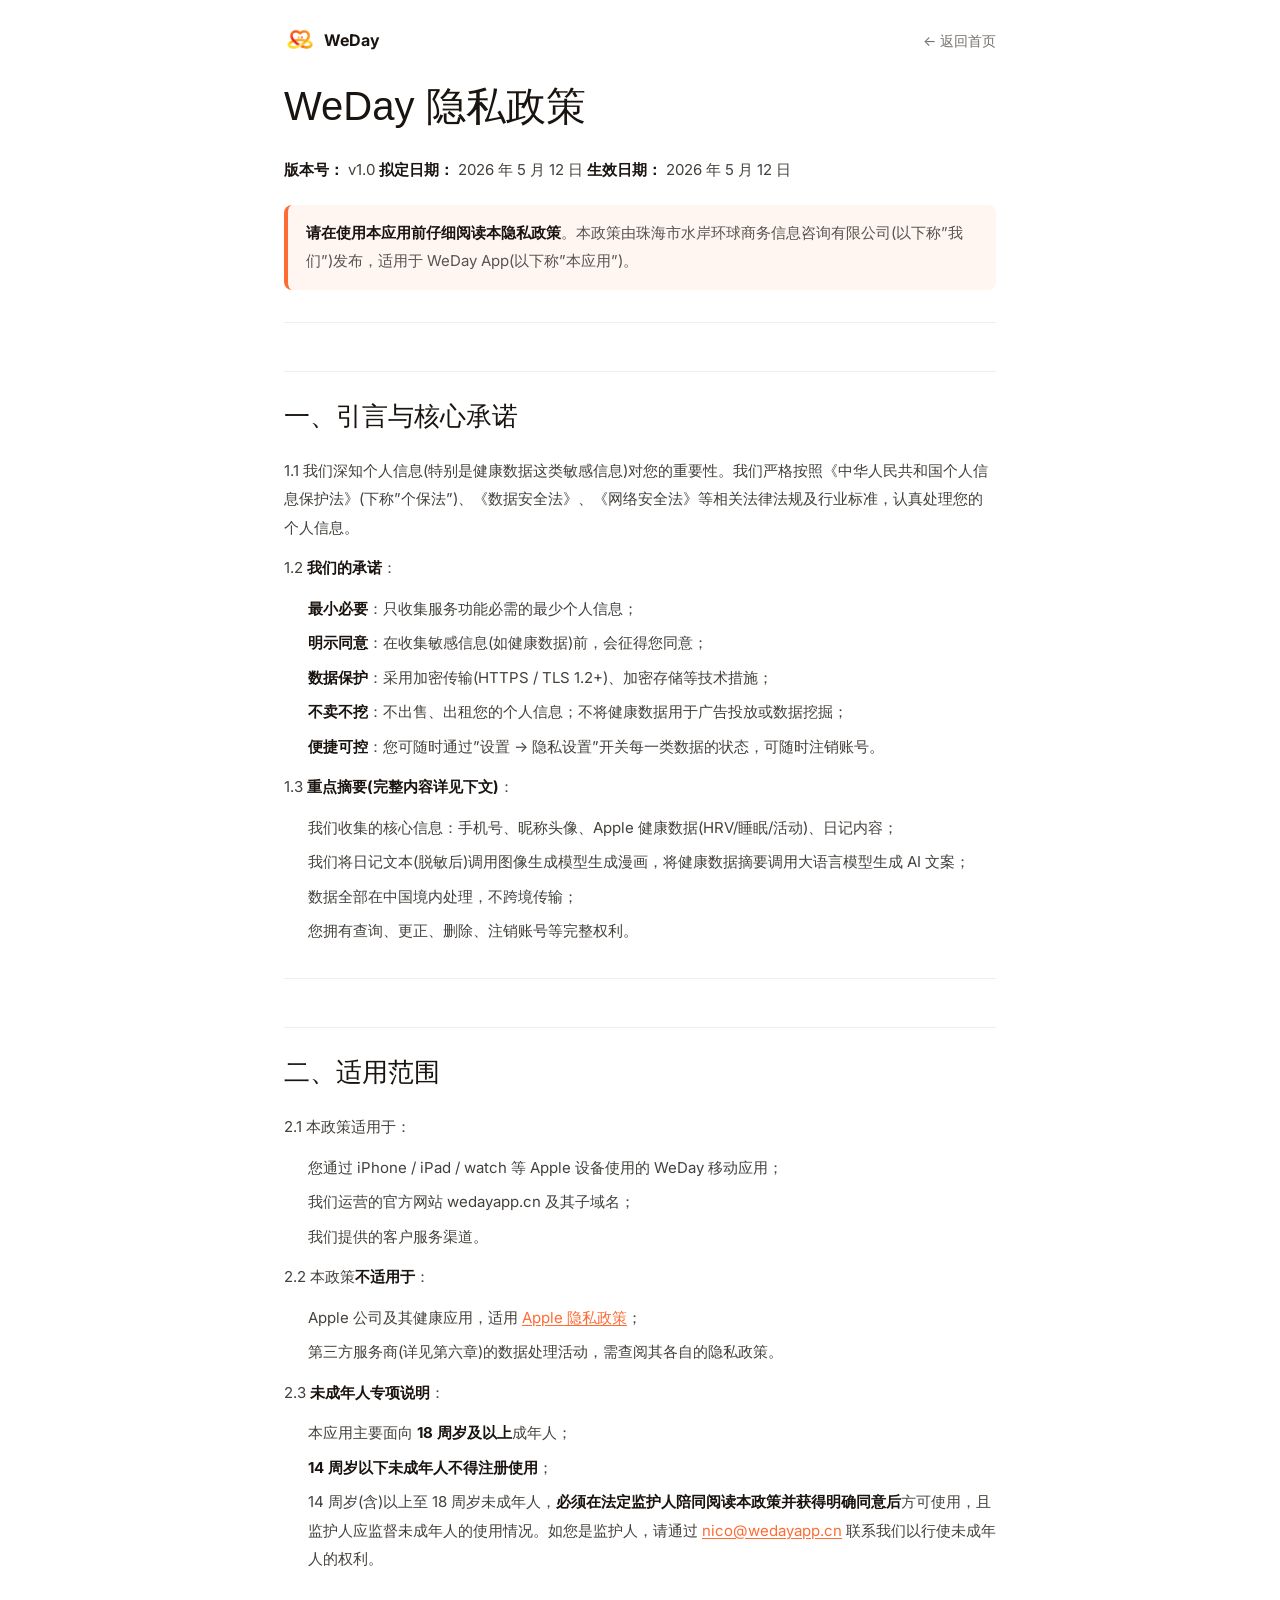
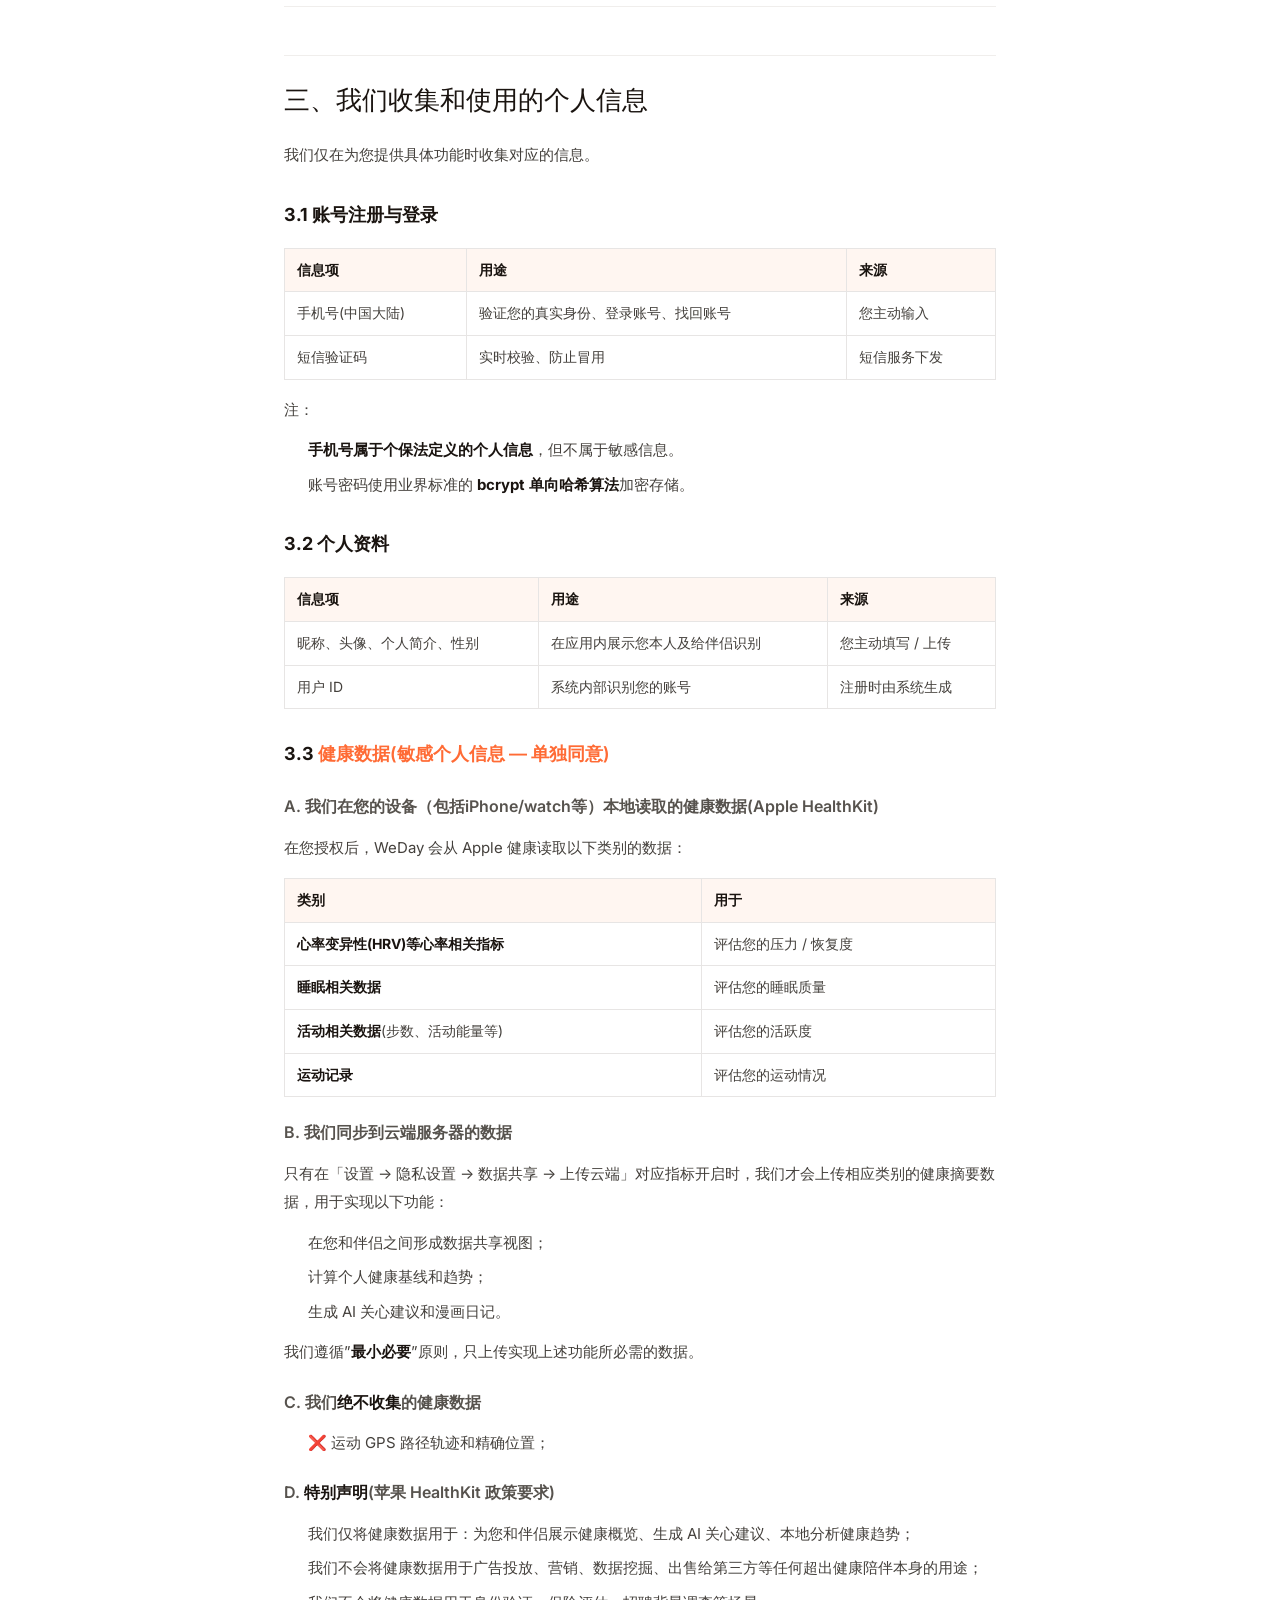
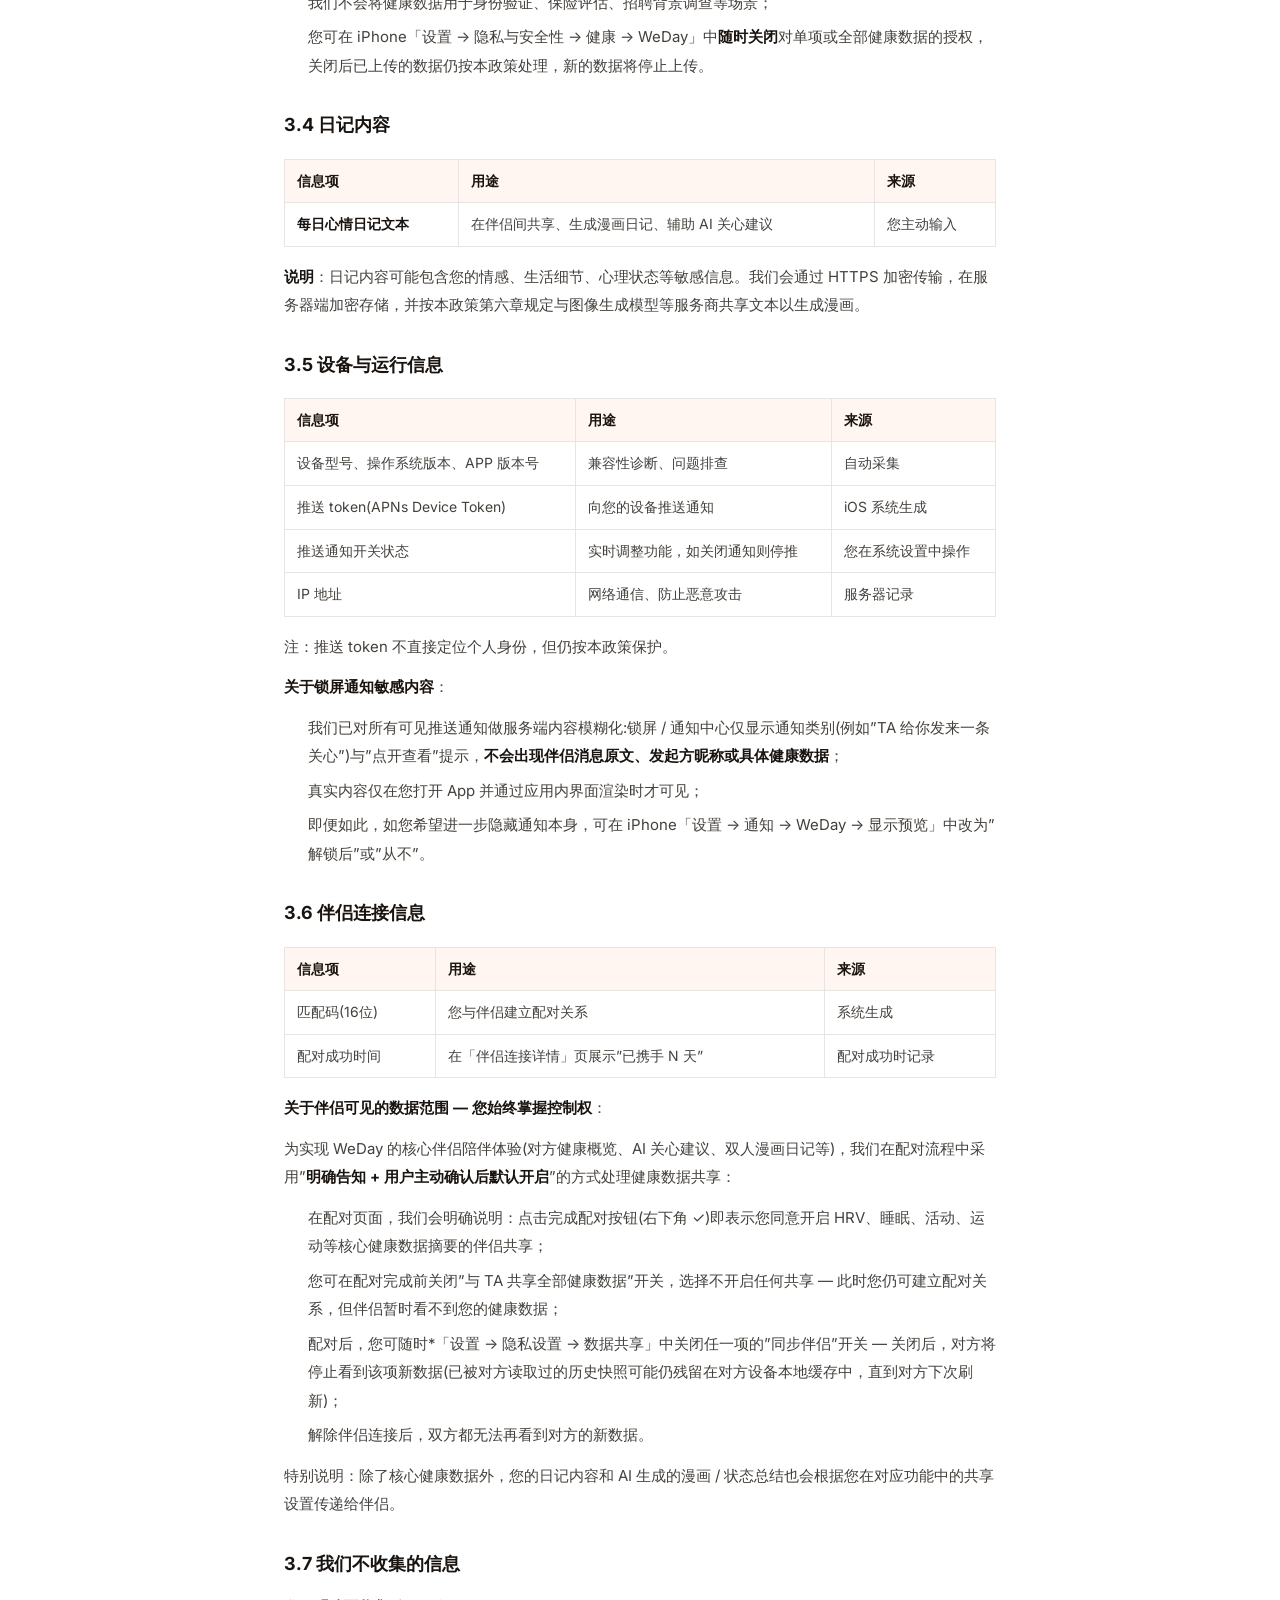
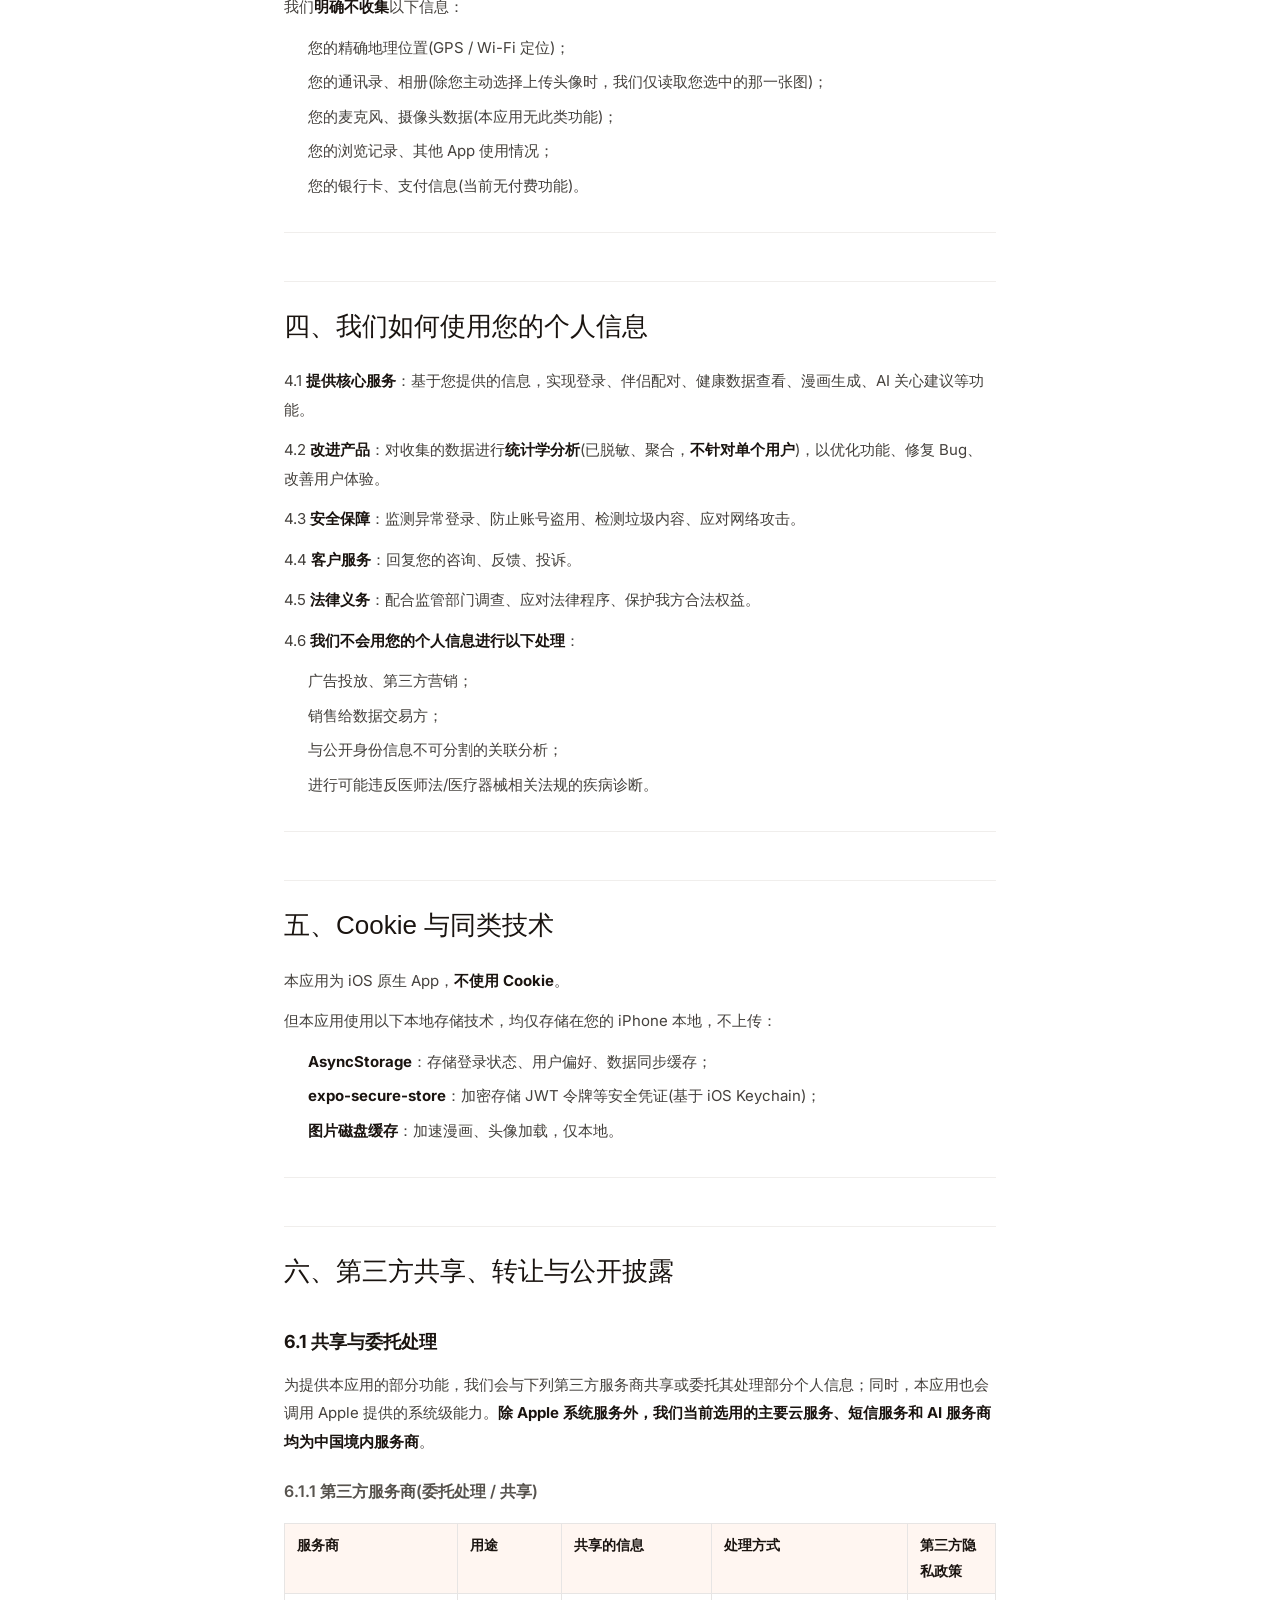
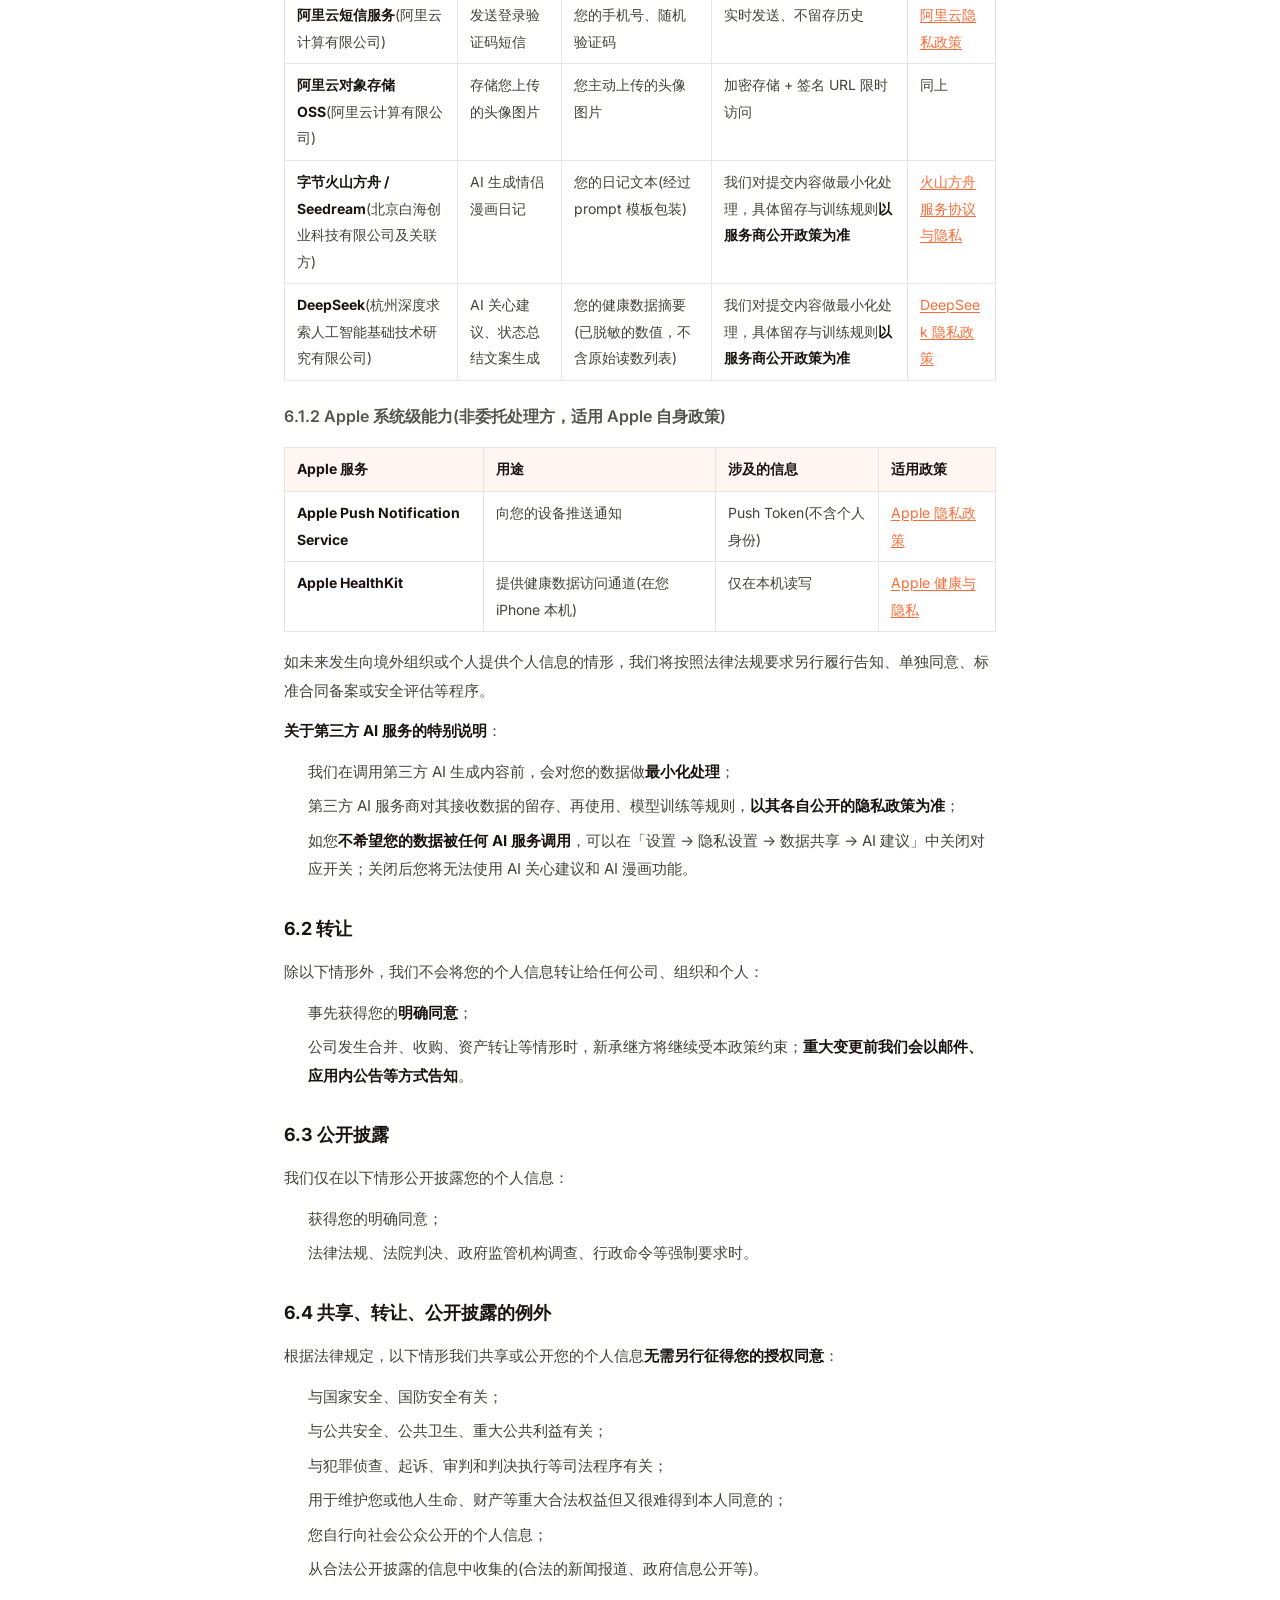
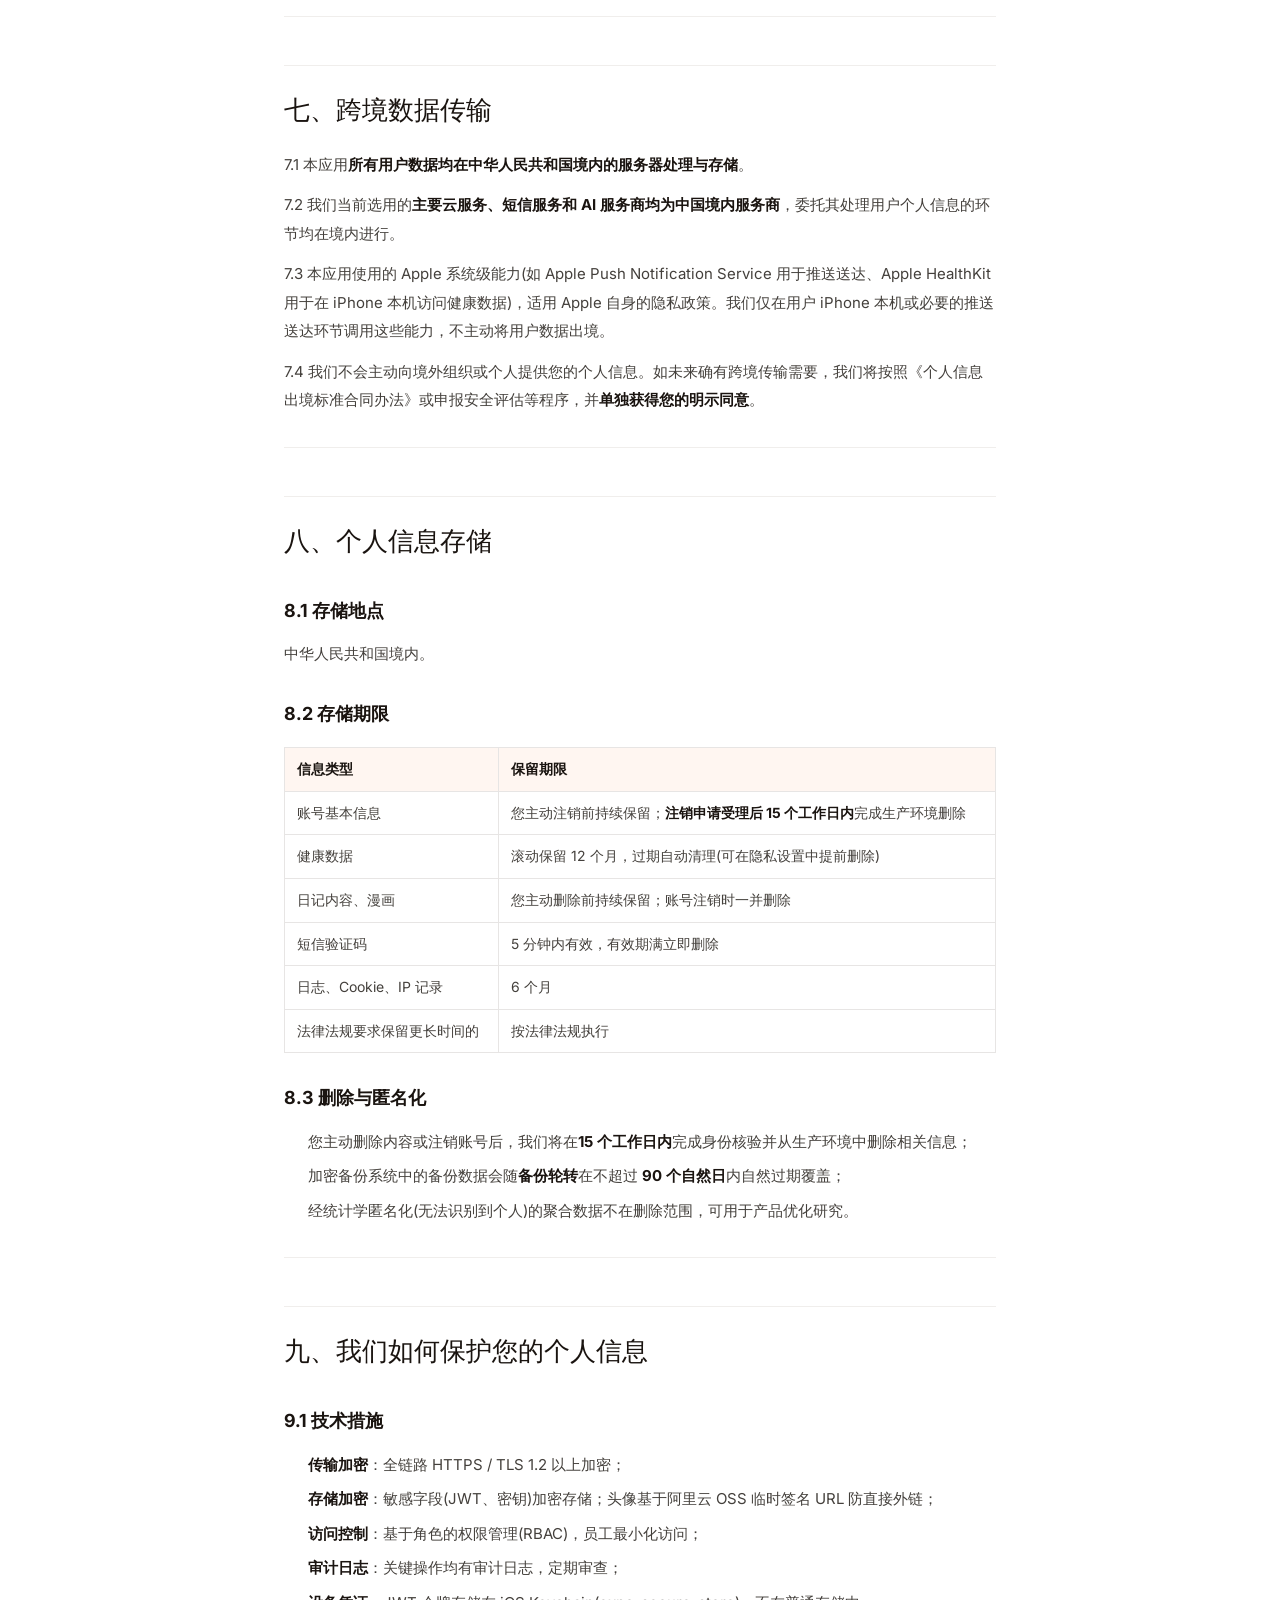
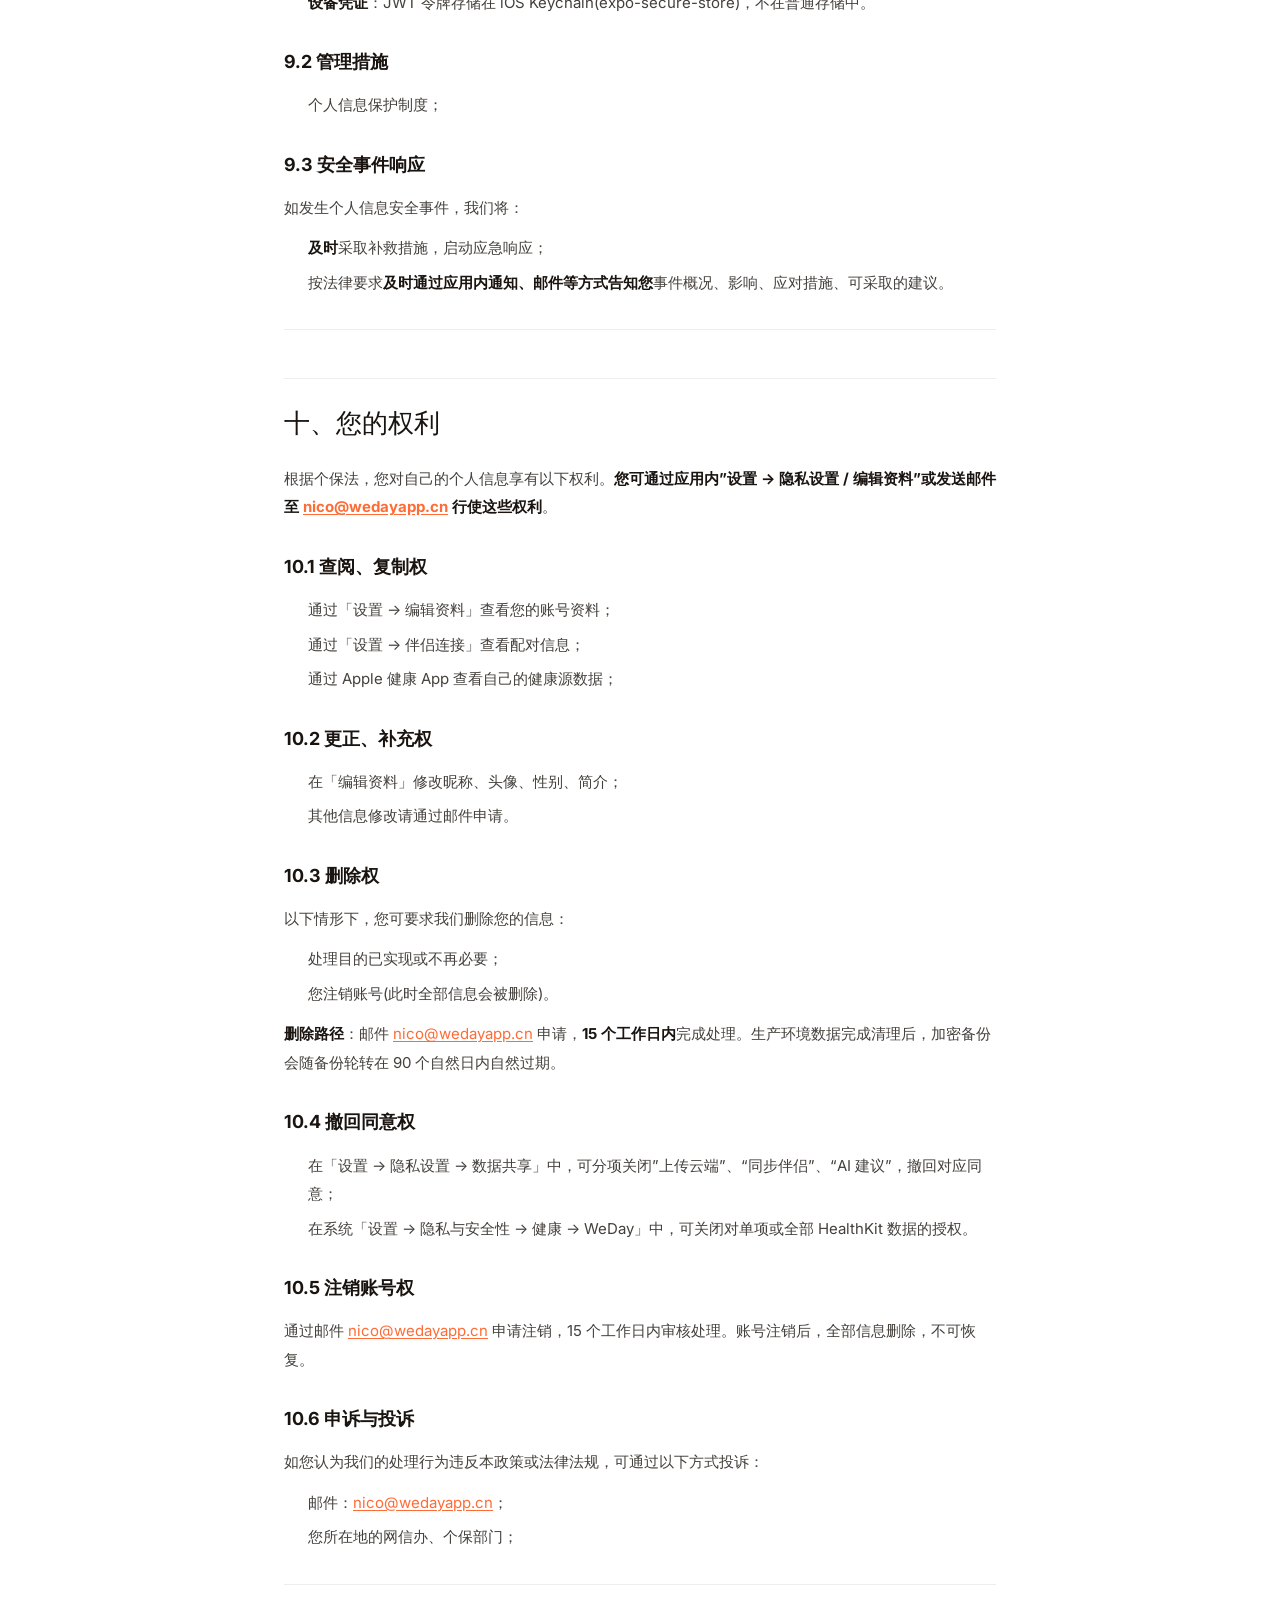
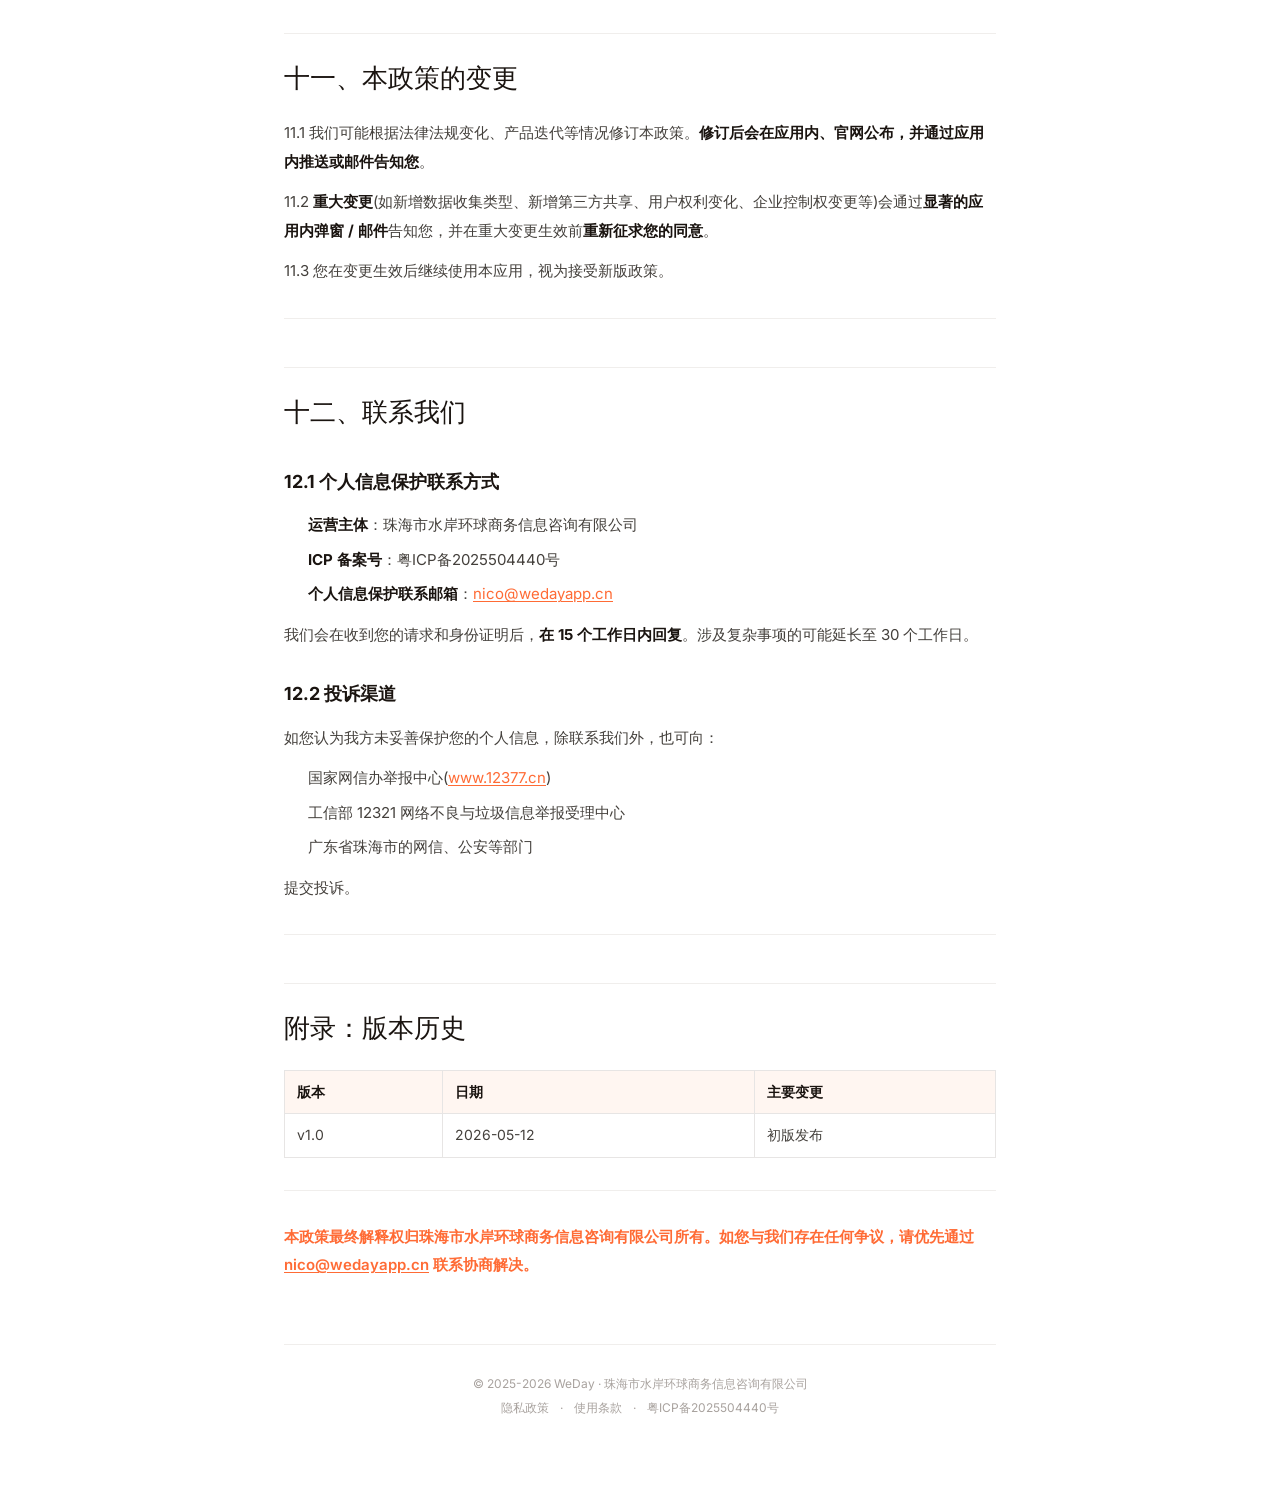
==== privacy/index.html @ d35edfbb "deploy: 用 Astro 新站替换官网 - 首页重做:看见 → 理解 → 靠近 → 记录 + 内测引导 - 新增 /privacy 隐私政策、/terms 用户服务协议(与 App 同源) - " ====
<!DOCTYPE html><html lang="zh-CN"> <head><meta charset="UTF-8"><meta name="viewport" content="width=device-width, initial-scale=1.0"><title>WeDay 隐私政策</title><meta name="description" content="WeDay 隐私政策 — 我们如何收集、使用和保护你的个人信息与健康数据。"><meta property="og:title" content="WeDay 隐私政策"><meta property="og:description" content="WeDay 隐私政策 — 我们如何收集、使用和保护你的个人信息与健康数据。"><meta property="og:type" content="website"><meta property="og:url" content="https://wedayapp.cn"><meta property="og:image" content="https://wedayapp.cn/assets/screens/home-comfort.png"><link rel="icon" type="image/png" href="/assets/wedayicon.png"><link rel="preconnect" href="https://fonts.googleapis.com"><link rel="preconnect" href="https://fonts.gstatic.com" crossorigin><link href="https://fonts.googleapis.com/css2?family=Inter:wght@400;500;600;700;900&family=Caveat:wght@500;700&display=swap" rel="stylesheet"><link rel="stylesheet" href="/_astro/Layout.CeIOv16_.css"><style>.legal-page{max-width:760px;margin:0 auto;padding:0 24px 80px}.legal-nav{display:flex;align-items:center;justify-content:space-between;padding:24px 0 8px}.legal-home{display:inline-flex;align-items:center;gap:8px;font-weight:700;color:var(--color-ink);text-decoration:none}.legal-home img{width:32px;height:32px;border-radius:8px;background:#fff;padding:2px}.legal-back{font-size:14px;color:#78716c;text-decoration:none;transition:color .2s}.legal-back:hover{color:var(--color-brand)}.legal-content{color:#44403c;font-size:15px;line-height:1.9;word-break:break-word}.legal-content h1{font-family:var(--font-display);font-size:clamp(28px,5vw,40px);line-height:1.3;color:var(--color-ink);margin:16px 0 24px}.legal-content h2{font-family:var(--font-display);font-size:clamp(20px,3.5vw,26px);color:var(--color-ink);margin:48px 0 16px;padding-top:20px;border-top:1px solid #f0eeec}.legal-content h3{font-size:18px;font-weight:700;color:var(--color-ink);margin:28px 0 12px}.legal-content h4{font-size:16px;font-weight:600;color:#57534e;margin:20px 0 10px}.legal-content p{margin:12px 0}.legal-content strong{color:var(--color-ink);font-weight:700}.legal-content em{color:var(--color-brand);font-style:normal;font-weight:600}.legal-content a{color:var(--color-brand);text-decoration:underline;text-underline-offset:2px}.legal-content ul,.legal-content ol{margin:12px 0;padding-left:24px}.legal-content li{margin:6px 0}.legal-content blockquote{margin:20px 0;padding:14px 18px;background:var(--color-cream);border-left:4px solid var(--color-brand);border-radius:8px;color:#57534e}.legal-content blockquote p{margin:0}.legal-content hr{border:none;border-top:1px solid #f0eeec;margin:32px 0}.legal-content table{width:100%;border-collapse:collapse;margin:16px 0;font-size:14px}.legal-content th,.legal-content td{border:1px solid #e7e5e4;padding:8px 12px;text-align:left;vertical-align:top}.legal-content th{background:var(--color-cream);font-weight:700;color:var(--color-ink)}.legal-content table a{word-break:break-all}.legal-footer{margin-top:64px;padding-top:24px;border-top:1px solid #f0eeec;text-align:center;font-size:12px;color:#a8a29e}.legal-footer p{margin:6px 0}.legal-footer a{color:#a8a29e;text-decoration:none;transition:color .2s}.legal-footer a:hover{color:#57534e}.legal-footer span{margin:0 8px}@media(max-width:640px){.legal-content{font-size:14px}.legal-content th,.legal-content td{padding:6px 8px}}
</style></head> <body>  <div class="legal-page"> <nav class="legal-nav"> <a href="/" class="legal-home"> <img src="/assets/weday-logo.png" alt="WeDay"> <span>WeDay</span> </a> <a href="/" class="legal-back">← 返回首页</a> </nav> <article class="legal-content"> <h1 id="weday-隐私政策">WeDay 隐私政策</h1>
<p><strong>版本号：</strong> v1.0
<strong>拟定日期：</strong> 2026 年 5 月 12 日
<strong>生效日期：</strong> 2026 年 5 月 12 日</p>
<blockquote>
<p><strong>请在使用本应用前仔细阅读本隐私政策</strong>。本政策由珠海市水岸环球商务信息咨询有限公司(以下称”我们”)发布，适用于 WeDay App(以下称”本应用”)。</p>
</blockquote>
<hr>
<h2 id="一引言与核心承诺">一、引言与核心承诺</h2>
<p>1.1 我们深知个人信息(特别是健康数据这类敏感信息)对您的重要性。我们严格按照《中华人民共和国个人信息保护法》(下称”个保法”)、《数据安全法》、《网络安全法》等相关法律法规及行业标准，认真处理您的个人信息。</p>
<p>1.2 <strong>我们的承诺</strong>：</p>
<ul>
<li><strong>最小必要</strong>：只收集服务功能必需的最少个人信息；</li>
<li><strong>明示同意</strong>：在收集敏感信息(如健康数据)前，会征得您同意；</li>
<li><strong>数据保护</strong>：采用加密传输(HTTPS / TLS 1.2+)、加密存储等技术措施；</li>
<li><strong>不卖不挖</strong>：不出售、出租您的个人信息；不将健康数据用于广告投放或数据挖掘；</li>
<li><strong>便捷可控</strong>：您可随时通过”设置 → 隐私设置”开关每一类数据的状态，可随时注销账号。</li>
</ul>
<p>1.3 <strong>重点摘要(完整内容详见下文)</strong>：</p>
<ul>
<li>我们收集的核心信息：手机号、昵称头像、Apple 健康数据(HRV/睡眠/活动)、日记内容；</li>
<li>我们将日记文本(脱敏后)调用图像生成模型生成漫画，将健康数据摘要调用大语言模型生成 AI 文案；</li>
<li>数据全部在中国境内处理，不跨境传输；</li>
<li>您拥有查询、更正、删除、注销账号等完整权利。</li>
</ul>
<hr>
<h2 id="二适用范围">二、适用范围</h2>
<p>2.1 本政策适用于：</p>
<ul>
<li>您通过 iPhone / iPad / watch 等 Apple 设备使用的 WeDay 移动应用；</li>
<li>我们运营的官方网站 wedayapp.cn 及其子域名；</li>
<li>我们提供的客户服务渠道。</li>
</ul>
<p>2.2 本政策<strong>不适用于</strong>：</p>
<ul>
<li>Apple 公司及其健康应用，适用 <a href="https://www.apple.com.cn/legal/privacy/">Apple 隐私政策</a>；</li>
<li>第三方服务商(详见第六章)的数据处理活动，需查阅其各自的隐私政策。</li>
</ul>
<p>2.3 <strong>未成年人专项说明</strong>：</p>
<ul>
<li>本应用主要面向 <strong>18 周岁及以上</strong>成年人；</li>
<li><strong>14 周岁以下未成年人不得注册使用</strong>；</li>
<li>14 周岁(含)以上至 18 周岁未成年人，<strong>必须在法定监护人陪同阅读本政策并获得明确同意后</strong>方可使用，且监护人应监督未成年人的使用情况。如您是监护人，请通过 <a href="mailto:nico@wedayapp.cn">nico@wedayapp.cn</a> 联系我们以行使未成年人的权利。</li>
</ul>
<hr>
<h2 id="三我们收集和使用的个人信息">三、我们收集和使用的个人信息</h2>
<p>我们仅在为您提供具体功能时收集对应的信息。</p>
<h3 id="31-账号注册与登录">3.1 账号注册与登录</h3>




















<table><thead><tr><th>信息项</th><th>用途</th><th>来源</th></tr></thead><tbody><tr><td>手机号(中国大陆)</td><td>验证您的真实身份、登录账号、找回账号</td><td>您主动输入</td></tr><tr><td>短信验证码</td><td>实时校验、防止冒用</td><td>短信服务下发</td></tr></tbody></table>
<p>注：</p>
<ul>
<li><strong>手机号属于个保法定义的个人信息</strong>，但不属于敏感信息。</li>
<li>账号密码使用业界标准的 <strong>bcrypt 单向哈希算法</strong>加密存储。</li>
</ul>
<h3 id="32-个人资料">3.2 个人资料</h3>




















<table><thead><tr><th>信息项</th><th>用途</th><th>来源</th></tr></thead><tbody><tr><td>昵称、头像、个人简介、性别</td><td>在应用内展示您本人及给伴侣识别</td><td>您主动填写 / 上传</td></tr><tr><td>用户 ID</td><td>系统内部识别您的账号</td><td>注册时由系统生成</td></tr></tbody></table>
<h3 id="33-健康数据敏感个人信息--单独同意">3.3 <em>健康数据(敏感个人信息 — 单独同意)</em></h3>
<h4 id="a-我们在您的设备包括iphonewatch等本地读取的健康数据apple-healthkit">A. 我们在您的设备（包括iPhone/watch等）本地读取的健康数据(Apple HealthKit)</h4>
<p>在您授权后，WeDay 会从 Apple 健康读取以下类别的数据：</p>

























<table><thead><tr><th>类别</th><th>用于</th></tr></thead><tbody><tr><td><strong>心率变异性(HRV)等心率相关指标</strong></td><td>评估您的压力 / 恢复度</td></tr><tr><td><strong>睡眠相关数据</strong></td><td>评估您的睡眠质量</td></tr><tr><td><strong>活动相关数据</strong>(步数、活动能量等)</td><td>评估您的活跃度</td></tr><tr><td><strong>运动记录</strong></td><td>评估您的运动情况</td></tr></tbody></table>
<h4 id="b-我们同步到云端服务器的数据">B. 我们同步到云端服务器的数据</h4>
<p>只有在「设置 → 隐私设置 → 数据共享 → 上传云端」对应指标开启时，我们才会上传相应类别的健康摘要数据，用于实现以下功能：</p>
<ul>
<li>在您和伴侣之间形成数据共享视图；</li>
<li>计算个人健康基线和趋势；</li>
<li>生成 AI 关心建议和漫画日记。</li>
</ul>
<p>我们遵循”<strong>最小必要</strong>”原则，只上传实现上述功能所必需的数据。</p>
<h4 id="c-我们绝不收集的健康数据">C. 我们<strong>绝不收集</strong>的健康数据</h4>
<ul>
<li>❌ 运动 GPS 路径轨迹和精确位置；</li>
</ul>
<h4 id="d-特别声明苹果-healthkit-政策要求">D. <strong>特别声明</strong>(苹果 HealthKit 政策要求)</h4>
<ul>
<li>我们仅将健康数据用于：为您和伴侣展示健康概览、生成 AI 关心建议、本地分析健康趋势；</li>
<li>我们不会将健康数据用于广告投放、营销、数据挖掘、出售给第三方等任何超出健康陪伴本身的用途；</li>
<li>我们不会将健康数据用于身份验证、保险评估、招聘背景调查等场景；</li>
<li>您可在 iPhone「设置 → 隐私与安全性 → 健康 → WeDay」中<strong>随时关闭</strong>对单项或全部健康数据的授权，关闭后已上传的数据仍按本政策处理，新的数据将停止上传。</li>
</ul>
<h3 id="34-日记内容">3.4 日记内容</h3>















<table><thead><tr><th>信息项</th><th>用途</th><th>来源</th></tr></thead><tbody><tr><td><strong>每日心情日记文本</strong></td><td>在伴侣间共享、生成漫画日记、辅助 AI 关心建议</td><td>您主动输入</td></tr></tbody></table>
<p><strong>说明</strong>：日记内容可能包含您的情感、生活细节、心理状态等敏感信息。我们会通过 HTTPS 加密传输，在服务器端加密存储，并按本政策第六章规定与图像生成模型等服务商共享文本以生成漫画。</p>
<h3 id="35-设备与运行信息">3.5 设备与运行信息</h3>






























<table><thead><tr><th>信息项</th><th>用途</th><th>来源</th></tr></thead><tbody><tr><td>设备型号、操作系统版本、APP 版本号</td><td>兼容性诊断、问题排查</td><td>自动采集</td></tr><tr><td>推送 token(APNs Device Token)</td><td>向您的设备推送通知</td><td>iOS 系统生成</td></tr><tr><td>推送通知开关状态</td><td>实时调整功能，如关闭通知则停推</td><td>您在系统设置中操作</td></tr><tr><td>IP 地址</td><td>网络通信、防止恶意攻击</td><td>服务器记录</td></tr></tbody></table>
<p>注：推送 token 不直接定位个人身份，但仍按本政策保护。</p>
<p><strong>关于锁屏通知敏感内容</strong>：</p>
<ul>
<li>我们已对所有可见推送通知做服务端内容模糊化:锁屏 / 通知中心仅显示通知类别(例如”TA 给你发来一条关心”)与”点开查看”提示，<strong>不会出现伴侣消息原文、发起方昵称或具体健康数据</strong>；</li>
<li>真实内容仅在您打开 App 并通过应用内界面渲染时才可见；</li>
<li>即便如此，如您希望进一步隐藏通知本身，可在 iPhone「设置 → 通知 → WeDay → 显示预览」中改为”解锁后”或”从不”。</li>
</ul>
<h3 id="36-伴侣连接信息">3.6 伴侣连接信息</h3>




















<table><thead><tr><th>信息项</th><th>用途</th><th>来源</th></tr></thead><tbody><tr><td>匹配码(16位)</td><td>您与伴侣建立配对关系</td><td>系统生成</td></tr><tr><td>配对成功时间</td><td>在「伴侣连接详情」页展示”已携手 N 天”</td><td>配对成功时记录</td></tr></tbody></table>
<p><strong>关于伴侣可见的数据范围 — 您始终掌握控制权</strong>：</p>
<p>为实现 WeDay 的核心伴侣陪伴体验(对方健康概览、AI 关心建议、双人漫画日记等)，我们在配对流程中采用”<strong>明确告知 + 用户主动确认后默认开启</strong>”的方式处理健康数据共享：</p>
<ul>
<li>在配对页面，我们会明确说明：点击完成配对按钮(右下角 ✓)即表示您同意开启 HRV、睡眠、活动、运动等核心健康数据摘要的伴侣共享；</li>
<li>您可在配对完成前关闭”与 TA 共享全部健康数据”开关，选择不开启任何共享 — 此时您仍可建立配对关系，但伴侣暂时看不到您的健康数据；</li>
<li>配对后，您可随时*「设置 → 隐私设置 → 数据共享」中关闭任一项的”同步伴侣”开关 — 关闭后，对方将停止看到该项新数据(已被对方读取过的历史快照可能仍残留在对方设备本地缓存中，直到对方下次刷新)；</li>
<li>解除伴侣连接后，双方都无法再看到对方的新数据。</li>
</ul>
<p>特别说明：除了核心健康数据外，您的日记内容和 AI 生成的漫画 / 状态总结也会根据您在对应功能中的共享设置传递给伴侣。</p>
<h3 id="37-我们不收集的信息">3.7 我们<strong>不收集</strong>的信息</h3>
<p>我们<strong>明确不收集</strong>以下信息：</p>
<ul>
<li>您的精确地理位置(GPS / Wi-Fi 定位)；</li>
<li>您的通讯录、相册(除您主动选择上传头像时，我们仅读取您选中的那一张图)；</li>
<li>您的麦克风、摄像头数据(本应用无此类功能)；</li>
<li>您的浏览记录、其他 App 使用情况；</li>
<li>您的银行卡、支付信息(当前无付费功能)。</li>
</ul>
<hr>
<h2 id="四我们如何使用您的个人信息">四、我们如何使用您的个人信息</h2>
<p>4.1 <strong>提供核心服务</strong>：基于您提供的信息，实现登录、伴侣配对、健康数据查看、漫画生成、AI 关心建议等功能。</p>
<p>4.2 <strong>改进产品</strong>：对收集的数据进行<strong>统计学分析</strong>(已脱敏、聚合，<strong>不针对单个用户</strong>)，以优化功能、修复 Bug、改善用户体验。</p>
<p>4.3 <strong>安全保障</strong>：监测异常登录、防止账号盗用、检测垃圾内容、应对网络攻击。</p>
<p>4.4 <strong>客户服务</strong>：回复您的咨询、反馈、投诉。</p>
<p>4.5 <strong>法律义务</strong>：配合监管部门调查、应对法律程序、保护我方合法权益。</p>
<p>4.6 <strong>我们不会用您的个人信息进行以下处理</strong>：</p>
<ul>
<li>广告投放、第三方营销；</li>
<li>销售给数据交易方；</li>
<li>与公开身份信息不可分割的关联分析；</li>
<li>进行可能违反医师法/医疗器械相关法规的疾病诊断。</li>
</ul>
<hr>
<h2 id="五cookie-与同类技术">五、Cookie 与同类技术</h2>
<p>本应用为 iOS 原生 App，<strong>不使用 Cookie</strong>。</p>
<p>但本应用使用以下本地存储技术，均仅存储在您的 iPhone 本地，不上传：</p>
<ul>
<li><strong>AsyncStorage</strong>：存储登录状态、用户偏好、数据同步缓存；</li>
<li><strong>expo-secure-store</strong>：加密存储 JWT 令牌等安全凭证(基于 iOS Keychain)；</li>
<li><strong>图片磁盘缓存</strong>：加速漫画、头像加载，仅本地。</li>
</ul>
<hr>
<h2 id="六第三方共享转让与公开披露">六、第三方共享、转让与公开披露</h2>
<h3 id="61-共享与委托处理">6.1 共享与委托处理</h3>
<p>为提供本应用的部分功能，我们会与下列第三方服务商共享或委托其处理部分个人信息；同时，本应用也会调用 Apple 提供的系统级能力。<strong>除 Apple 系统服务外，我们当前选用的主要云服务、短信服务和 AI 服务商均为中国境内服务商</strong>。</p>
<h4 id="611-第三方服务商委托处理--共享">6.1.1 第三方服务商(委托处理 / 共享)</h4>








































<table><thead><tr><th>服务商</th><th>用途</th><th>共享的信息</th><th>处理方式</th><th>第三方隐私政策</th></tr></thead><tbody><tr><td><strong>阿里云短信服务</strong>(阿里云计算有限公司)</td><td>发送登录验证码短信</td><td>您的手机号、随机验证码</td><td>实时发送、不留存历史</td><td><a href="https://terms.aliyun.com/legal-agreement/terms/suit_bu1_ali_cloud/suit_bu1_ali_cloud202112071754_83380.html">阿里云隐私政策</a></td></tr><tr><td><strong>阿里云对象存储 OSS</strong>(阿里云计算有限公司)</td><td>存储您上传的头像图片</td><td>您主动上传的头像图片</td><td>加密存储 + 签名 URL 限时访问</td><td>同上</td></tr><tr><td><strong>字节火山方舟 / Seedream</strong>(北京白海创业科技有限公司及关联方)</td><td>AI 生成情侣漫画日记</td><td>您的日记文本(经过 prompt 模板包装)</td><td>我们对提交内容做最小化处理，具体留存与训练规则<strong>以服务商公开政策为准</strong></td><td><a href="https://www.volcengine.com/docs/82379/1099475">火山方舟服务协议与隐私</a></td></tr><tr><td><strong>DeepSeek</strong>(杭州深度求索人工智能基础技术研究有限公司)</td><td>AI 关心建议、状态总结文案生成</td><td>您的健康数据摘要(已脱敏的数值，不含原始读数列表)</td><td>我们对提交内容做最小化处理，具体留存与训练规则<strong>以服务商公开政策为准</strong></td><td><a href="https://chat.deepseek.com/downloads/DeepSeek%20Privacy%20Policy.html">DeepSeek 隐私政策</a></td></tr></tbody></table>
<h4 id="612-apple-系统级能力非委托处理方适用-apple-自身政策">6.1.2 Apple 系统级能力(非委托处理方，适用 Apple 自身政策)</h4>























<table><thead><tr><th>Apple 服务</th><th>用途</th><th>涉及的信息</th><th>适用政策</th></tr></thead><tbody><tr><td><strong>Apple Push Notification Service</strong></td><td>向您的设备推送通知</td><td>Push Token(不含个人身份)</td><td><a href="https://www.apple.com.cn/legal/privacy/">Apple 隐私政策</a></td></tr><tr><td><strong>Apple HealthKit</strong></td><td>提供健康数据访问通道(在您 iPhone 本机)</td><td>仅在本机读写</td><td><a href="https://www.apple.com.cn/legal/privacy/data/zh-cn/health-app/">Apple 健康与隐私</a></td></tr></tbody></table>
<p>如未来发生向境外组织或个人提供个人信息的情形，我们将按照法律法规要求另行履行告知、单独同意、标准合同备案或安全评估等程序。</p>
<p><strong>关于第三方 AI 服务的特别说明</strong>：</p>
<ul>
<li>我们在调用第三方 AI 生成内容前，会对您的数据做<strong>最小化处理</strong>；</li>
<li>第三方 AI 服务商对其接收数据的留存、再使用、模型训练等规则，<strong>以其各自公开的隐私政策为准</strong>；</li>
<li>如您<strong>不希望您的数据被任何 AI 服务调用</strong>，可以在「设置 → 隐私设置 → 数据共享 → AI 建议」中关闭对应开关；关闭后您将无法使用 AI 关心建议和 AI 漫画功能。</li>
</ul>
<h3 id="62-转让">6.2 转让</h3>
<p>除以下情形外，我们不会将您的个人信息转让给任何公司、组织和个人：</p>
<ul>
<li>事先获得您的<strong>明确同意</strong>；</li>
<li>公司发生合并、收购、资产转让等情形时，新承继方将继续受本政策约束；<strong>重大变更前我们会以邮件、应用内公告等方式告知</strong>。</li>
</ul>
<h3 id="63-公开披露">6.3 公开披露</h3>
<p>我们仅在以下情形公开披露您的个人信息：</p>
<ul>
<li>获得您的明确同意；</li>
<li>法律法规、法院判决、政府监管机构调查、行政命令等强制要求时。</li>
</ul>
<h3 id="64-共享转让公开披露的例外">6.4 共享、转让、公开披露的例外</h3>
<p>根据法律规定，以下情形我们共享或公开您的个人信息<strong>无需另行征得您的授权同意</strong>：</p>
<ul>
<li>与国家安全、国防安全有关；</li>
<li>与公共安全、公共卫生、重大公共利益有关；</li>
<li>与犯罪侦查、起诉、审判和判决执行等司法程序有关；</li>
<li>用于维护您或他人生命、财产等重大合法权益但又很难得到本人同意的；</li>
<li>您自行向社会公众公开的个人信息；</li>
<li>从合法公开披露的信息中收集的(合法的新闻报道、政府信息公开等)。</li>
</ul>
<hr>
<h2 id="七跨境数据传输">七、跨境数据传输</h2>
<p>7.1 本应用<strong>所有用户数据均在中华人民共和国境内的服务器处理与存储</strong>。</p>
<p>7.2 我们当前选用的<strong>主要云服务、短信服务和 AI 服务商均为中国境内服务商</strong>，委托其处理用户个人信息的环节均在境内进行。</p>
<p>7.3 本应用使用的 Apple 系统级能力(如 Apple Push Notification Service 用于推送送达、Apple HealthKit 用于在 iPhone 本机访问健康数据)，适用 Apple 自身的隐私政策。我们仅在用户 iPhone 本机或必要的推送送达环节调用这些能力，不主动将用户数据出境。</p>
<p>7.4 我们不会主动向境外组织或个人提供您的个人信息。如未来确有跨境传输需要，我们将按照《个人信息出境标准合同办法》或申报安全评估等程序，并<strong>单独获得您的明示同意</strong>。</p>
<hr>
<h2 id="八个人信息存储">八、个人信息存储</h2>
<h3 id="81-存储地点">8.1 存储地点</h3>
<p>中华人民共和国境内。</p>
<h3 id="82-存储期限">8.2 存储期限</h3>

































<table><thead><tr><th>信息类型</th><th>保留期限</th></tr></thead><tbody><tr><td>账号基本信息</td><td>您主动注销前持续保留；<strong>注销申请受理后 15 个工作日内</strong>完成生产环境删除</td></tr><tr><td>健康数据</td><td>滚动保留 12 个月，过期自动清理(可在隐私设置中提前删除)</td></tr><tr><td>日记内容、漫画</td><td>您主动删除前持续保留；账号注销时一并删除</td></tr><tr><td>短信验证码</td><td>5 分钟内有效，有效期满立即删除</td></tr><tr><td>日志、Cookie、IP 记录</td><td>6 个月</td></tr><tr><td>法律法规要求保留更长时间的</td><td>按法律法规执行</td></tr></tbody></table>
<h3 id="83-删除与匿名化">8.3 删除与匿名化</h3>
<ul>
<li>您主动删除内容或注销账号后，我们将在<strong>15 个工作日内</strong>完成身份核验并从生产环境中删除相关信息；</li>
<li>加密备份系统中的备份数据会随<strong>备份轮转</strong>在不超过 <strong>90 个自然日</strong>内自然过期覆盖；</li>
<li>经统计学匿名化(无法识别到个人)的聚合数据不在删除范围，可用于产品优化研究。</li>
</ul>
<hr>
<h2 id="九我们如何保护您的个人信息">九、我们如何保护您的个人信息</h2>
<h3 id="91-技术措施">9.1 技术措施</h3>
<ul>
<li><strong>传输加密</strong>：全链路 HTTPS / TLS 1.2 以上加密；</li>
<li><strong>存储加密</strong>：敏感字段(JWT、密钥)加密存储；头像基于阿里云 OSS 临时签名 URL 防直接外链；</li>
<li><strong>访问控制</strong>：基于角色的权限管理(RBAC)，员工最小化访问；</li>
<li><strong>审计日志</strong>：关键操作均有审计日志，定期审查；</li>
<li><strong>设备凭证</strong>：JWT 令牌存储在 iOS Keychain(expo-secure-store)，不在普通存储中。</li>
</ul>
<h3 id="92-管理措施">9.2 管理措施</h3>
<ul>
<li>个人信息保护制度；</li>
</ul>
<h3 id="93-安全事件响应">9.3 安全事件响应</h3>
<p>如发生个人信息安全事件，我们将：</p>
<ul>
<li><strong>及时</strong>采取补救措施，启动应急响应；</li>
<li>按法律要求<strong>及时通过应用内通知、邮件等方式告知您</strong>事件概况、影响、应对措施、可采取的建议。</li>
</ul>
<hr>
<h2 id="十您的权利">十、您的权利</h2>
<p>根据个保法，您对自己的个人信息享有以下权利。<strong>您可通过应用内”设置 → 隐私设置 / 编辑资料”或发送邮件至 <a href="mailto:nico@wedayapp.cn">nico@wedayapp.cn</a> 行使这些权利</strong>。</p>
<h3 id="101-查阅复制权">10.1 查阅、复制权</h3>
<ul>
<li>通过「设置 → 编辑资料」查看您的账号资料；</li>
<li>通过「设置 → 伴侣连接」查看配对信息；</li>
<li>通过 Apple 健康 App 查看自己的健康源数据；</li>
</ul>
<h3 id="102-更正补充权">10.2 更正、补充权</h3>
<ul>
<li>在「编辑资料」修改昵称、头像、性别、简介；</li>
<li>其他信息修改请通过邮件申请。</li>
</ul>
<h3 id="103-删除权">10.3 删除权</h3>
<p>以下情形下，您可要求我们删除您的信息：</p>
<ul>
<li>处理目的已实现或不再必要；</li>
<li>您注销账号(此时全部信息会被删除)。</li>
</ul>
<p><strong>删除路径</strong>：邮件 <a href="mailto:nico@wedayapp.cn">nico@wedayapp.cn</a> 申请，<strong>15 个工作日内</strong>完成处理。生产环境数据完成清理后，加密备份会随备份轮转在 90 个自然日内自然过期。</p>
<h3 id="104-撤回同意权">10.4 撤回同意权</h3>
<ul>
<li>在「设置 → 隐私设置 → 数据共享」中，可分项关闭”上传云端”、“同步伴侣”、“AI 建议”，撤回对应同意；</li>
<li>在系统「设置 → 隐私与安全性 → 健康 → WeDay」中，可关闭对单项或全部 HealthKit 数据的授权。</li>
</ul>
<h3 id="105-注销账号权">10.5 注销账号权</h3>
<p>通过邮件 <a href="mailto:nico@wedayapp.cn">nico@wedayapp.cn</a> 申请注销，15 个工作日内审核处理。账号注销后，全部信息删除，不可恢复。</p>
<h3 id="106-申诉与投诉">10.6 申诉与投诉</h3>
<p>如您认为我们的处理行为违反本政策或法律法规，可通过以下方式投诉：</p>
<ul>
<li>邮件：<a href="mailto:nico@wedayapp.cn">nico@wedayapp.cn</a>；</li>
<li>您所在地的网信办、个保部门；</li>
</ul>
<hr>
<h2 id="十一本政策的变更">十一、本政策的变更</h2>
<p>11.1 我们可能根据法律法规变化、产品迭代等情况修订本政策。<strong>修订后会在应用内、官网公布，并通过应用内推送或邮件告知您</strong>。</p>
<p>11.2 <strong>重大变更</strong>(如新增数据收集类型、新增第三方共享、用户权利变化、企业控制权变更等)会通过<strong>显著的应用内弹窗 / 邮件</strong>告知您，并在重大变更生效前<strong>重新征求您的同意</strong>。</p>
<p>11.3 您在变更生效后继续使用本应用，视为接受新版政策。</p>
<hr>
<h2 id="十二联系我们">十二、联系我们</h2>
<h3 id="121-个人信息保护联系方式">12.1 个人信息保护联系方式</h3>
<ul>
<li><strong>运营主体</strong>：珠海市水岸环球商务信息咨询有限公司</li>
<li><strong>ICP 备案号</strong>：粤ICP备2025504440号</li>
<li><strong>个人信息保护联系邮箱</strong>：<a href="mailto:nico@wedayapp.cn">nico@wedayapp.cn</a></li>
</ul>
<p>我们会在收到您的请求和身份证明后，<strong>在 15 个工作日内回复</strong>。涉及复杂事项的可能延长至 30 个工作日。</p>
<h3 id="122-投诉渠道">12.2 投诉渠道</h3>
<p>如您认为我方未妥善保护您的个人信息，除联系我们外，也可向：</p>
<ul>
<li>国家网信办举报中心(<a href="http://www.12377.cn">www.12377.cn</a>)</li>
<li>工信部 12321 网络不良与垃圾信息举报受理中心</li>
<li>广东省珠海市的网信、公安等部门</li>
</ul>
<p>提交投诉。</p>
<hr>
<h2 id="附录版本历史">附录：版本历史</h2>















<table><thead><tr><th>版本</th><th>日期</th><th>主要变更</th></tr></thead><tbody><tr><td>v1.0</td><td>2026-05-12</td><td>初版发布</td></tr></tbody></table>
<hr>
<p><em>本政策最终解释权归珠海市水岸环球商务信息咨询有限公司所有。如您与我们存在任何争议，请优先通过 <a href="mailto:nico@wedayapp.cn">nico@wedayapp.cn</a> 联系协商解决。</em></p> </article> <footer class="legal-footer"> <p>© 2025-2026 WeDay · 珠海市水岸环球商务信息咨询有限公司</p> <p> <a href="/privacy">隐私政策</a> <span>·</span> <a href="/terms">使用条款</a> <span>·</span> <a href="https://beian.miit.gov.cn/" target="_blank" rel="noopener noreferrer">
粤ICP备2025504440号
</a> </p> </footer> </div>  <script type="module">const p=new IntersectionObserver(t=>{for(const s of t)s.isIntersecting&&(s.target.classList.add("in"),p.unobserve(s.target))},{threshold:.15});document.querySelectorAll(".reveal").forEach(t=>p.observe(t));const g=t=>Math.round(t).toLocaleString("en-US"),v=t=>(Math.floor(t)*2654435761>>>0)%10,w=t=>Math.floor(t)*10+v(t),u=(t,s)=>{const c=performance.now(),i=r=>{const n=Math.min((r-c)/1800,1),l=1-Math.pow(1-n,3);t.textContent=g(s*l),n<1&&requestAnimationFrame(i)};requestAnimationFrame(i)},h=new IntersectionObserver(t=>{for(const s of t){if(!s.isIntersecting)continue;const e=s.target;h.unobserve(e);const c=Number(e.dataset.count||"0"),i=e.dataset.countUrl,r=n=>e.dataset.inflate==="x10"?w(n):n;i?fetch(i).then(n=>n.json()).then(n=>u(e,r(Number(n?.total)||c))).catch(()=>u(e,r(c))):u(e,r(c))}},{threshold:.5});document.querySelectorAll(".stat-count").forEach(t=>h.observe(t));document.querySelectorAll(".phone-scroll-area").forEach(t=>{const s=t.closest(".phone-window");t.addEventListener("scroll",()=>s?.classList.add("scrolled"),{once:!0});let e=!1,c=0,i=0,r=0,n=0,l=0,d=0;t.addEventListener("pointerdown",o=>{o.pointerType==="mouse"&&(e=!0,c=o.clientY,i=t.scrollTop,r=o.clientY,n=performance.now(),l=0,cancelAnimationFrame(d),t.classList.add("dragging"),t.setPointerCapture(o.pointerId))}),t.addEventListener("pointermove",o=>{if(!e)return;t.scrollTop=i-(o.clientY-c);const a=performance.now(),m=a-n;m>0&&(l=(o.clientY-r)/m),r=o.clientY,n=a});const f=()=>{if(!e)return;e=!1,t.classList.remove("dragging");let o=-l*16;const a=()=>{Math.abs(o)<.4||(t.scrollTop+=o,o*=.94,d=requestAnimationFrame(a))};d=requestAnimationFrame(a)};t.addEventListener("pointerup",f),t.addEventListener("pointercancel",f)});</script> </body> </html>
---- _astro/Layout.CeIOv16_.css ----
@layer properties{@supports (((-webkit-hyphens:none)) and (not (margin-trim:inline))) or ((-moz-orient:inline) and (not (color:rgb(from red r g b)))){*,:before,:after,::backdrop{--tw-translate-x:0;--tw-translate-y:0;--tw-translate-z:0;--tw-rotate-x:initial;--tw-rotate-y:initial;--tw-rotate-z:initial;--tw-skew-x:initial;--tw-skew-y:initial;--tw-border-style:solid;--tw-leading:initial;--tw-font-weight:initial;--tw-tracking:initial;--tw-shadow:0 0 #0000;--tw-shadow-color:initial;--tw-shadow-alpha:100%;--tw-inset-shadow:0 0 #0000;--tw-inset-shadow-color:initial;--tw-inset-shadow-alpha:100%;--tw-ring-color:initial;--tw-ring-shadow:0 0 #0000;--tw-inset-ring-color:initial;--tw-inset-ring-shadow:0 0 #0000;--tw-ring-inset:initial;--tw-ring-offset-width:0px;--tw-ring-offset-color:#fff;--tw-ring-offset-shadow:0 0 #0000;--tw-outline-style:solid;--tw-blur:initial;--tw-brightness:initial;--tw-contrast:initial;--tw-grayscale:initial;--tw-hue-rotate:initial;--tw-invert:initial;--tw-opacity:initial;--tw-saturate:initial;--tw-sepia:initial;--tw-drop-shadow:initial;--tw-drop-shadow-color:initial;--tw-drop-shadow-alpha:100%;--tw-drop-shadow-size:initial;--tw-backdrop-blur:initial;--tw-backdrop-brightness:initial;--tw-backdrop-contrast:initial;--tw-backdrop-grayscale:initial;--tw-backdrop-hue-rotate:initial;--tw-backdrop-invert:initial;--tw-backdrop-opacity:initial;--tw-backdrop-saturate:initial;--tw-backdrop-sepia:initial;--tw-duration:initial;--tw-scale-x:1;--tw-scale-y:1;--tw-scale-z:1}}}@layer theme{:root,:host{--font-sans:"Inter", "PingFang SC", "Microsoft YaHei", sans-serif;--font-mono:ui-monospace, SFMono-Regular, Menlo, Monaco, Consolas, "Liberation Mono", "Courier New", monospace;--color-stone-100:oklch(97% .001 106.424);--color-stone-400:oklch(70.9% .01 56.259);--color-stone-500:oklch(55.3% .013 58.071);--color-stone-600:oklch(44.4% .011 73.639);--color-stone-900:oklch(21.6% .006 56.043);--color-black:#000;--color-white:#fff;--spacing:.25rem;--container-md:28rem;--container-2xl:42rem;--container-3xl:48rem;--container-5xl:64rem;--container-6xl:72rem;--text-xs:.75rem;--text-xs--line-height:calc(1 / .75);--text-sm:.875rem;--text-sm--line-height:calc(1.25 / .875);--text-lg:1.125rem;--text-lg--line-height:calc(1.75 / 1.125);--text-xl:1.25rem;--text-xl--line-height:calc(1.75 / 1.25);--text-2xl:1.5rem;--text-2xl--line-height:calc(2 / 1.5);--text-4xl:2.25rem;--text-4xl--line-height:calc(2.5 / 2.25);--text-5xl:3rem;--text-5xl--line-height:1;--text-6xl:3.75rem;--text-6xl--line-height:1;--text-7xl:4.5rem;--text-7xl--line-height:1;--text-8xl:6rem;--text-8xl--line-height:1;--text-9xl:8rem;--text-9xl--line-height:1;--font-weight-medium:500;--font-weight-bold:700;--tracking-tight:-.025em;--leading-tight:1.25;--leading-relaxed:1.625;--radius-lg:.5rem;--radius-2xl:1rem;--blur-3xl:64px;--default-transition-duration:.15s;--default-transition-timing-function:cubic-bezier(.4, 0, .2, 1);--default-font-family:var(--font-sans);--default-mono-font-family:var(--font-mono);--color-brand:#ff6b35;--color-cream:#fff6f1;--color-ink:#1a1410;--font-display:"YouSheBiaoTiHei", "PingFang SC", sans-serif}}@layer base{*,:after,:before,::backdrop{box-sizing:border-box;border:0 solid;margin:0;padding:0}::file-selector-button{box-sizing:border-box;border:0 solid;margin:0;padding:0}html,:host{-webkit-text-size-adjust:100%;tab-size:4;line-height:1.5;font-family:var(--default-font-family,ui-sans-serif, system-ui, sans-serif, "Apple Color Emoji", "Segoe UI Emoji", "Segoe UI Symbol", "Noto Color Emoji");font-feature-settings:var(--default-font-feature-settings,normal);font-variation-settings:var(--default-font-variation-settings,normal);-webkit-tap-highlight-color:transparent}hr{height:0;color:inherit;border-top-width:1px}abbr:where([title]){-webkit-text-decoration:underline dotted;text-decoration:underline dotted}h1,h2,h3,h4,h5,h6{font-size:inherit;font-weight:inherit}a{color:inherit;-webkit-text-decoration:inherit;text-decoration:inherit}b,strong{font-weight:bolder}code,kbd,samp,pre{font-family:var(--default-mono-font-family,ui-monospace, SFMono-Regular, Menlo, Monaco, Consolas, "Liberation Mono", "Courier New", monospace);font-feature-settings:var(--default-mono-font-feature-settings,normal);font-variation-settings:var(--default-mono-font-variation-settings,normal);font-size:1em}small{font-size:80%}sub,sup{vertical-align:baseline;font-size:75%;line-height:0;position:relative}sub{bottom:-.25em}sup{top:-.5em}table{text-indent:0;border-color:inherit;border-collapse:collapse}:-moz-focusring{outline:auto}progress{vertical-align:baseline}summary{display:list-item}ol,ul,menu{list-style:none}img,svg,video,canvas,audio,iframe,embed,object{vertical-align:middle;display:block}img,video{max-width:100%;height:auto}button,input,select,optgroup,textarea{font:inherit;font-feature-settings:inherit;font-variation-settings:inherit;letter-spacing:inherit;color:inherit;opacity:1;background-color:#0000;border-radius:0}::file-selector-button{font:inherit;font-feature-settings:inherit;font-variation-settings:inherit;letter-spacing:inherit;color:inherit;opacity:1;background-color:#0000;border-radius:0}:where(select:is([multiple],[size])) optgroup{font-weight:bolder}:where(select:is([multiple],[size])) optgroup option{padding-inline-start:20px}::file-selector-button{margin-inline-end:4px}::placeholder{opacity:1}@supports (not ((-webkit-appearance:-apple-pay-button))) or (contain-intrinsic-size:1px){::placeholder{color:currentColor}@supports (color:color-mix(in lab,red,red)){::placeholder{color:color-mix(in oklab,currentcolor 50%,transparent)}}}textarea{resize:vertical}::-webkit-search-decoration{-webkit-appearance:none}::-webkit-date-and-time-value{min-height:1lh;text-align:inherit}::-webkit-datetime-edit{display:inline-flex}::-webkit-datetime-edit-fields-wrapper{padding:0}::-webkit-datetime-edit{padding-block:0}::-webkit-datetime-edit-year-field{padding-block:0}::-webkit-datetime-edit-month-field{padding-block:0}::-webkit-datetime-edit-day-field{padding-block:0}::-webkit-datetime-edit-hour-field{padding-block:0}::-webkit-datetime-edit-minute-field{padding-block:0}::-webkit-datetime-edit-second-field{padding-block:0}::-webkit-datetime-edit-millisecond-field{padding-block:0}::-webkit-datetime-edit-meridiem-field{padding-block:0}::-webkit-calendar-picker-indicator{line-height:1}:-moz-ui-invalid{box-shadow:none}button,input:where([type=button],[type=reset],[type=submit]){appearance:button}::file-selector-button{appearance:button}::-webkit-inner-spin-button{height:auto}::-webkit-outer-spin-button{height:auto}[hidden]:where(:not([hidden=until-found])){display:none!important}}@layer components;@layer utilities{.pointer-events-none{pointer-events:none}.absolute{position:absolute}.relative{position:relative}.static{position:static}.inset-0{inset:0}.inset-x-0{inset-inline:0}.-top-10{top:calc(var(--spacing) * -10)}.top-1\.5{top:calc(var(--spacing) * 1.5)}.top-1\/2{top:50%}.top-10{top:calc(var(--spacing) * 10)}.right-1\.5{right:calc(var(--spacing) * 1.5)}.bottom-0{bottom:0}.-left-2{left:calc(var(--spacing) * -2)}.left-1\/2{left:50%}.z-10{z-index:10}.mx-auto{margin-inline:auto}.mt-2{margin-top:calc(var(--spacing) * 2)}.mt-3{margin-top:calc(var(--spacing) * 3)}.mt-4{margin-top:calc(var(--spacing) * 4)}.mt-6{margin-top:calc(var(--spacing) * 6)}.mt-7{margin-top:calc(var(--spacing) * 7)}.mt-10{margin-top:calc(var(--spacing) * 10)}.mt-16{margin-top:calc(var(--spacing) * 16)}.block{display:block}.flex{display:flex}.grid{display:grid}.inline-flex{display:inline-flex}.table{display:table}.h-7{height:calc(var(--spacing) * 7)}.h-11{height:calc(var(--spacing) * 11)}.h-44{height:calc(var(--spacing) * 44)}.h-80{height:calc(var(--spacing) * 80)}.h-full{height:100%}.min-h-\[480px\]{min-height:480px}.w-7{width:calc(var(--spacing) * 7)}.w-11{width:calc(var(--spacing) * 11)}.w-80{width:calc(var(--spacing) * 80)}.w-auto{width:auto}.w-full{width:100%}.w-max{width:max-content}.max-w-2xl{max-width:var(--container-2xl)}.max-w-3xl{max-width:var(--container-3xl)}.max-w-5xl{max-width:var(--container-5xl)}.max-w-6xl{max-width:var(--container-6xl)}.max-w-md{max-width:var(--container-md)}.shrink-0{flex-shrink:0}.border-collapse{border-collapse:collapse}.-translate-x-1\/2{--tw-translate-x: -50% ;translate:var(--tw-translate-x) var(--tw-translate-y)}.-translate-y-1\/2{--tw-translate-y: -50% ;translate:var(--tw-translate-x) var(--tw-translate-y)}.transform{transform:var(--tw-rotate-x,) var(--tw-rotate-y,) var(--tw-rotate-z,) var(--tw-skew-x,) var(--tw-skew-y,)}.flex-col{flex-direction:column}.flex-wrap{flex-wrap:wrap}.items-baseline{align-items:baseline}.items-center{align-items:center}.items-end{align-items:flex-end}.justify-between{justify-content:space-between}.justify-center{justify-content:center}.gap-1{gap:var(--spacing)}.gap-1\.5{gap:calc(var(--spacing) * 1.5)}.gap-2{gap:calc(var(--spacing) * 2)}.gap-2\.5{gap:calc(var(--spacing) * 2.5)}.gap-3{gap:calc(var(--spacing) * 3)}.gap-4{gap:calc(var(--spacing) * 4)}.gap-5{gap:calc(var(--spacing) * 5)}.gap-6{gap:calc(var(--spacing) * 6)}.gap-10{gap:calc(var(--spacing) * 10)}.gap-12{gap:calc(var(--spacing) * 12)}.overflow-hidden{overflow:hidden}.rounded-2xl{border-radius:var(--radius-2xl)}.rounded-\[1\.9rem\]{border-radius:1.9rem}.rounded-\[2\.0rem\]{border-radius:2rem}.rounded-\[2\.4rem\]{border-radius:2.4rem}.rounded-\[2\.5rem\]{border-radius:2.5rem}.rounded-\[2\.6rem\]{border-radius:2.6rem}.rounded-full{border-radius:3.40282e38px}.rounded-lg{border-radius:var(--radius-lg)}.border{border-style:var(--tw-border-style);border-width:1px}.border-\[3px\]{border-style:var(--tw-border-style);border-width:3px}.border-t{border-top-style:var(--tw-border-style);border-top-width:1px}.border-stone-100{border-color:var(--color-stone-100)}.border-stone-900\/90{border-color:#1c1917e6}@supports (color:color-mix(in lab,red,red)){.border-stone-900\/90{border-color:color-mix(in oklab,var(--color-stone-900) 90%,transparent)}}.bg-black\/35{background-color:#00000059}@supports (color:color-mix(in lab,red,red)){.bg-black\/35{background-color:color-mix(in oklab,var(--color-black) 35%,transparent)}}.bg-cream{background-color:var(--color-cream)}.bg-stone-900{background-color:var(--color-stone-900)}.bg-white{background-color:var(--color-white)}.bg-white\/70{background-color:#ffffffb3}@supports (color:color-mix(in lab,red,red)){.bg-white\/70{background-color:color-mix(in oklab,var(--color-white) 70%,transparent)}}.object-cover{object-fit:cover}.p-0\.5{padding:calc(var(--spacing) * .5)}.p-1{padding:var(--spacing)}.p-2{padding:calc(var(--spacing) * 2)}.px-2{padding-inline:calc(var(--spacing) * 2)}.px-3\.5{padding-inline:calc(var(--spacing) * 3.5)}.px-4{padding-inline:calc(var(--spacing) * 4)}.px-5{padding-inline:calc(var(--spacing) * 5)}.px-6{padding-inline:calc(var(--spacing) * 6)}.px-8{padding-inline:calc(var(--spacing) * 8)}.px-10{padding-inline:calc(var(--spacing) * 10)}.py-0\.5{padding-block:calc(var(--spacing) * .5)}.py-1\.5{padding-block:calc(var(--spacing) * 1.5)}.py-2{padding-block:calc(var(--spacing) * 2)}.py-2\.5{padding-block:calc(var(--spacing) * 2.5)}.py-3{padding-block:calc(var(--spacing) * 3)}.py-4{padding-block:calc(var(--spacing) * 4)}.py-6{padding-block:calc(var(--spacing) * 6)}.py-10{padding-block:calc(var(--spacing) * 10)}.py-20{padding-block:calc(var(--spacing) * 20)}.py-24{padding-block:calc(var(--spacing) * 24)}.pt-6{padding-top:calc(var(--spacing) * 6)}.pt-8{padding-top:calc(var(--spacing) * 8)}.pb-2\.5{padding-bottom:calc(var(--spacing) * 2.5)}.pb-20{padding-bottom:calc(var(--spacing) * 20)}.text-center{text-align:center}.font-display{font-family:var(--font-display)}.text-2xl{font-size:var(--text-2xl);line-height:var(--tw-leading,var(--text-2xl--line-height))}.text-4xl{font-size:var(--text-4xl);line-height:var(--tw-leading,var(--text-4xl--line-height))}.text-6xl{font-size:var(--text-6xl);line-height:var(--tw-leading,var(--text-6xl--line-height))}.text-7xl{font-size:var(--text-7xl);line-height:var(--tw-leading,var(--text-7xl--line-height))}.text-lg{font-size:var(--text-lg);line-height:var(--tw-leading,var(--text-lg--line-height))}.text-sm{font-size:var(--text-sm);line-height:var(--tw-leading,var(--text-sm--line-height))}.text-xl{font-size:var(--text-xl);line-height:var(--tw-leading,var(--text-xl--line-height))}.text-xs{font-size:var(--text-xs);line-height:var(--tw-leading,var(--text-xs--line-height))}.text-\[10px\]{font-size:10px}.text-\[11px\]{font-size:11px}.leading-\[1\.2\]{--tw-leading:1.2;line-height:1.2}.leading-\[1\.08\]{--tw-leading:1.08;line-height:1.08}.leading-\[1\.15\]{--tw-leading:1.15;line-height:1.15}.leading-none{--tw-leading:1;line-height:1}.leading-relaxed{--tw-leading:var(--leading-relaxed);line-height:var(--leading-relaxed)}.leading-tight{--tw-leading:var(--leading-tight);line-height:var(--leading-tight)}.font-bold{--tw-font-weight:var(--font-weight-bold);font-weight:var(--font-weight-bold)}.font-medium{--tw-font-weight:var(--font-weight-medium);font-weight:var(--font-weight-medium)}.tracking-tight{--tw-tracking:var(--tracking-tight);letter-spacing:var(--tracking-tight)}.text-brand{color:var(--color-brand)}.text-ink{color:var(--color-ink)}.text-stone-400{color:var(--color-stone-400)}.text-stone-500{color:var(--color-stone-500)}.text-stone-600{color:var(--color-stone-600)}.text-white{color:var(--color-white)}.opacity-0{opacity:0}.opacity-50{opacity:.5}.shadow-sm{--tw-shadow:0 1px 3px 0 var(--tw-shadow-color,#0000001a), 0 1px 2px -1px var(--tw-shadow-color,#0000001a);box-shadow:var(--tw-inset-shadow),var(--tw-inset-ring-shadow),var(--tw-ring-offset-shadow),var(--tw-ring-shadow),var(--tw-shadow)}.outline{outline-style:var(--tw-outline-style);outline-width:1px}.blur-3xl{--tw-blur:blur(var(--blur-3xl));filter:var(--tw-blur,) var(--tw-brightness,) var(--tw-contrast,) var(--tw-grayscale,) var(--tw-hue-rotate,) var(--tw-invert,) var(--tw-saturate,) var(--tw-sepia,) var(--tw-drop-shadow,)}.backdrop-blur{--tw-backdrop-blur:blur(8px);-webkit-backdrop-filter:var(--tw-backdrop-blur,) var(--tw-backdrop-brightness,) var(--tw-backdrop-contrast,) var(--tw-backdrop-grayscale,) var(--tw-backdrop-hue-rotate,) var(--tw-backdrop-invert,) var(--tw-backdrop-opacity,) var(--tw-backdrop-saturate,) var(--tw-backdrop-sepia,);backdrop-filter:var(--tw-backdrop-blur,) var(--tw-backdrop-brightness,) var(--tw-backdrop-contrast,) var(--tw-backdrop-grayscale,) var(--tw-backdrop-hue-rotate,) var(--tw-backdrop-invert,) var(--tw-backdrop-opacity,) var(--tw-backdrop-saturate,) var(--tw-backdrop-sepia,)}.transition{transition-property:color,background-color,border-color,outline-color,text-decoration-color,fill,stroke,--tw-gradient-from,--tw-gradient-via,--tw-gradient-to,opacity,box-shadow,transform,translate,scale,rotate,filter,-webkit-backdrop-filter,backdrop-filter,display,content-visibility,overlay,pointer-events;transition-timing-function:var(--tw-ease,var(--default-transition-timing-function));transition-duration:var(--tw-duration,var(--default-transition-duration))}.transition-all{transition-property:all;transition-timing-function:var(--tw-ease,var(--default-transition-timing-function));transition-duration:var(--tw-duration,var(--default-transition-duration))}.transition-colors{transition-property:color,background-color,border-color,outline-color,text-decoration-color,fill,stroke,--tw-gradient-from,--tw-gradient-via,--tw-gradient-to;transition-timing-function:var(--tw-ease,var(--default-transition-timing-function));transition-duration:var(--tw-duration,var(--default-transition-duration))}.transition-opacity{transition-property:opacity;transition-timing-function:var(--tw-ease,var(--default-transition-timing-function));transition-duration:var(--tw-duration,var(--default-transition-duration))}.transition-transform{transition-property:transform,translate,scale,rotate;transition-timing-function:var(--tw-ease,var(--default-transition-timing-function));transition-duration:var(--tw-duration,var(--default-transition-duration))}.duration-300{--tw-duration:.3s;transition-duration:.3s}.select-none{-webkit-user-select:none;user-select:none}@media(hover:hover){.group-hover\:opacity-100:is(:where(.group):hover *){opacity:1}.hover\:z-10:hover{z-index:10}.hover\:-translate-y-0\.5:hover{--tw-translate-y:calc(var(--spacing) * -.5);translate:var(--tw-translate-x) var(--tw-translate-y)}.hover\:scale-105:hover{--tw-scale-x:105%;--tw-scale-y:105%;--tw-scale-z:105%;scale:var(--tw-scale-x) var(--tw-scale-y)}.hover\:\!rotate-0:hover{rotate:0deg!important}.hover\:text-stone-600:hover{color:var(--color-stone-600)}}@media(min-width:40rem){.sm\:hidden{display:none}.sm\:h-52{height:calc(var(--spacing) * 52)}.sm\:px-12{padding-inline:calc(var(--spacing) * 12)}.sm\:py-32{padding-block:calc(var(--spacing) * 32)}.sm\:text-2xl{font-size:var(--text-2xl);line-height:var(--tw-leading,var(--text-2xl--line-height))}.sm\:text-5xl{font-size:var(--text-5xl);line-height:var(--tw-leading,var(--text-5xl--line-height))}.sm\:text-7xl{font-size:var(--text-7xl);line-height:var(--tw-leading,var(--text-7xl--line-height))}.sm\:text-8xl{font-size:var(--text-8xl);line-height:var(--tw-leading,var(--text-8xl--line-height))}}@media(min-width:48rem){.md\:flex-row{flex-direction:row}}@media(min-width:64rem){.lg\:order-1{order:1}.lg\:order-2{order:2}.lg\:grid-cols-2{grid-template-columns:repeat(2,minmax(0,1fr))}.lg\:grid-cols-\[1\.05fr_0\.95fr\]{grid-template-columns:1.05fr .95fr}.lg\:gap-6{gap:calc(var(--spacing) * 6)}.lg\:gap-16{gap:calc(var(--spacing) * 16)}.lg\:px-8{padding-inline:calc(var(--spacing) * 8)}.lg\:py-28{padding-block:calc(var(--spacing) * 28)}.lg\:py-32{padding-block:calc(var(--spacing) * 32)}.lg\:pt-10{padding-top:calc(var(--spacing) * 10)}.lg\:pb-28{padding-bottom:calc(var(--spacing) * 28)}.lg\:text-6xl{font-size:var(--text-6xl);line-height:var(--tw-leading,var(--text-6xl--line-height))}.lg\:text-8xl{font-size:var(--text-8xl);line-height:var(--tw-leading,var(--text-8xl--line-height))}.lg\:text-9xl{font-size:var(--text-9xl);line-height:var(--tw-leading,var(--text-9xl--line-height))}}}@font-face{font-family:YouSheBiaoTiHei;src:url(/assets/fonts/YouSheBiaoTiHei.ttf)format("truetype");font-weight:400;font-display:swap}.font-display{font-family:var(--font-display);font-weight:400}html{scroll-behavior:smooth}body{color:var(--color-ink);-webkit-font-smoothing:antialiased;font-family:var(--font-sans);background:#fff}@keyframes marquee-left{0%{transform:translate(0)}to{transform:translate(-50%)}}@keyframes marquee-right{0%{transform:translate(-50%)}to{transform:translate(0)}}@keyframes float-soft{0%,to{transform:translateY(0) rotate(var(--r,0deg))}50%{transform:translateY(-14px) rotate(var(--r,0deg))}}.float-soft{animation:6s ease-in-out infinite float-soft}.text-gradient{color:#0000;background:linear-gradient(120deg,#ff7a45,#ff6e94 60%,#c56bff);-webkit-background-clip:text;background-clip:text}.phone-scroll-area{overscroll-behavior:contain;touch-action:pan-y;cursor:grab;scrollbar-width:none;background:#fff;overflow-y:auto}.phone-scroll-area::-webkit-scrollbar{display:none}.phone-scroll-area.dragging{cursor:grabbing}.phone-fade{pointer-events:none;background:linear-gradient(#0000,#ffffffe6);border-radius:0 0 1.9rem 1.9rem;height:56px;position:absolute;bottom:0;left:0;right:0}.phone-hint{color:#fff;white-space:nowrap;pointer-events:none;background:#1a14108c;border-radius:999px;align-items:center;gap:4px;padding:4px 12px;font-size:12px;transition:opacity .4s;display:inline-flex;position:absolute;bottom:12px;left:50%;transform:translate(-50%)}.phone-window.scrolled .phone-fade,.phone-window.scrolled .phone-hint{opacity:0}.reveal{opacity:0;transition:opacity .7s cubic-bezier(.23,1,.32,1),transform .7s cubic-bezier(.23,1,.32,1);transform:translateY(28px)}.reveal.in{opacity:1;transform:translateY(0)}::-webkit-scrollbar{width:7px}::-webkit-scrollbar-track{background:#fff}::-webkit-scrollbar-thumb{background:#f0d8cc;border-radius:4px}@keyframes comic-shimmer{0%{background-position:-200% 0}to{background-position:200% 0}}.comic-shimmer{background:linear-gradient(110deg,#fff3ec 30%,#ffe0d2,#fff3ec 70%) 0 0/200% 100%;animation:1.4s ease-in-out infinite comic-shimmer}@keyframes comic-dots{0%,20%{content:""}40%{content:"·"}60%{content:"··"}80%,to{content:"···"}}.comic-dots:after{content:"";animation:1.2s step-end infinite comic-dots}@keyframes comic-pop{0%{opacity:0;transform:scale(.92)}to{opacity:1;transform:scale(1)}}.comic-pop{animation:.5s cubic-bezier(.23,1,.32,1) comic-pop}.comic-date{background:linear-gradient(#0000,#1a1410b3)}@property --tw-translate-x{syntax:"*";inherits:false;initial-value:0}@property --tw-translate-y{syntax:"*";inherits:false;initial-value:0}@property --tw-translate-z{syntax:"*";inherits:false;initial-value:0}@property --tw-rotate-x{syntax:"*";inherits:false}@property --tw-rotate-y{syntax:"*";inherits:false}@property --tw-rotate-z{syntax:"*";inherits:false}@property --tw-skew-x{syntax:"*";inherits:false}@property --tw-skew-y{syntax:"*";inherits:false}@property --tw-border-style{syntax:"*";inherits:false;initial-value:solid}@property --tw-leading{syntax:"*";inherits:false}@property --tw-font-weight{syntax:"*";inherits:false}@property --tw-tracking{syntax:"*";inherits:false}@property --tw-shadow{syntax:"*";inherits:false;initial-value:0 0 #0000}@property --tw-shadow-color{syntax:"*";inherits:false}@property --tw-shadow-alpha{syntax:"<percentage>";inherits:false;initial-value:100%}@property --tw-inset-shadow{syntax:"*";inherits:false;initial-value:0 0 #0000}@property --tw-inset-shadow-color{syntax:"*";inherits:false}@property --tw-inset-shadow-alpha{syntax:"<percentage>";inherits:false;initial-value:100%}@property --tw-ring-color{syntax:"*";inherits:false}@property --tw-ring-shadow{syntax:"*";inherits:false;initial-value:0 0 #0000}@property --tw-inset-ring-color{syntax:"*";inherits:false}@property --tw-inset-ring-shadow{syntax:"*";inherits:false;initial-value:0 0 #0000}@property --tw-ring-inset{syntax:"*";inherits:false}@property --tw-ring-offset-width{syntax:"<length>";inherits:false;initial-value:0}@property --tw-ring-offset-color{syntax:"*";inherits:false;initial-value:#fff}@property --tw-ring-offset-shadow{syntax:"*";inherits:false;initial-value:0 0 #0000}@property --tw-outline-style{syntax:"*";inherits:false;initial-value:solid}@property --tw-blur{syntax:"*";inherits:false}@property --tw-brightness{syntax:"*";inherits:false}@property --tw-contrast{syntax:"*";inherits:false}@property --tw-grayscale{syntax:"*";inherits:false}@property --tw-hue-rotate{syntax:"*";inherits:false}@property --tw-invert{syntax:"*";inherits:false}@property --tw-opacity{syntax:"*";inherits:false}@property --tw-saturate{syntax:"*";inherits:false}@property --tw-sepia{syntax:"*";inherits:false}@property --tw-drop-shadow{syntax:"*";inherits:false}@property --tw-drop-shadow-color{syntax:"*";inherits:false}@property --tw-drop-shadow-alpha{syntax:"<percentage>";inherits:false;initial-value:100%}@property --tw-drop-shadow-size{syntax:"*";inherits:false}@property --tw-backdrop-blur{syntax:"*";inherits:false}@property --tw-backdrop-brightness{syntax:"*";inherits:false}@property --tw-backdrop-contrast{syntax:"*";inherits:false}@property --tw-backdrop-grayscale{syntax:"*";inherits:false}@property --tw-backdrop-hue-rotate{syntax:"*";inherits:false}@property --tw-backdrop-invert{syntax:"*";inherits:false}@property --tw-backdrop-opacity{syntax:"*";inherits:false}@property --tw-backdrop-saturate{syntax:"*";inherits:false}@property --tw-backdrop-sepia{syntax:"*";inherits:false}@property --tw-duration{syntax:"*";inherits:false}@property --tw-scale-x{syntax:"*";inherits:false;initial-value:1}@property --tw-scale-y{syntax:"*";inherits:false;initial-value:1}@property --tw-scale-z{syntax:"*";inherits:false;initial-value:1}
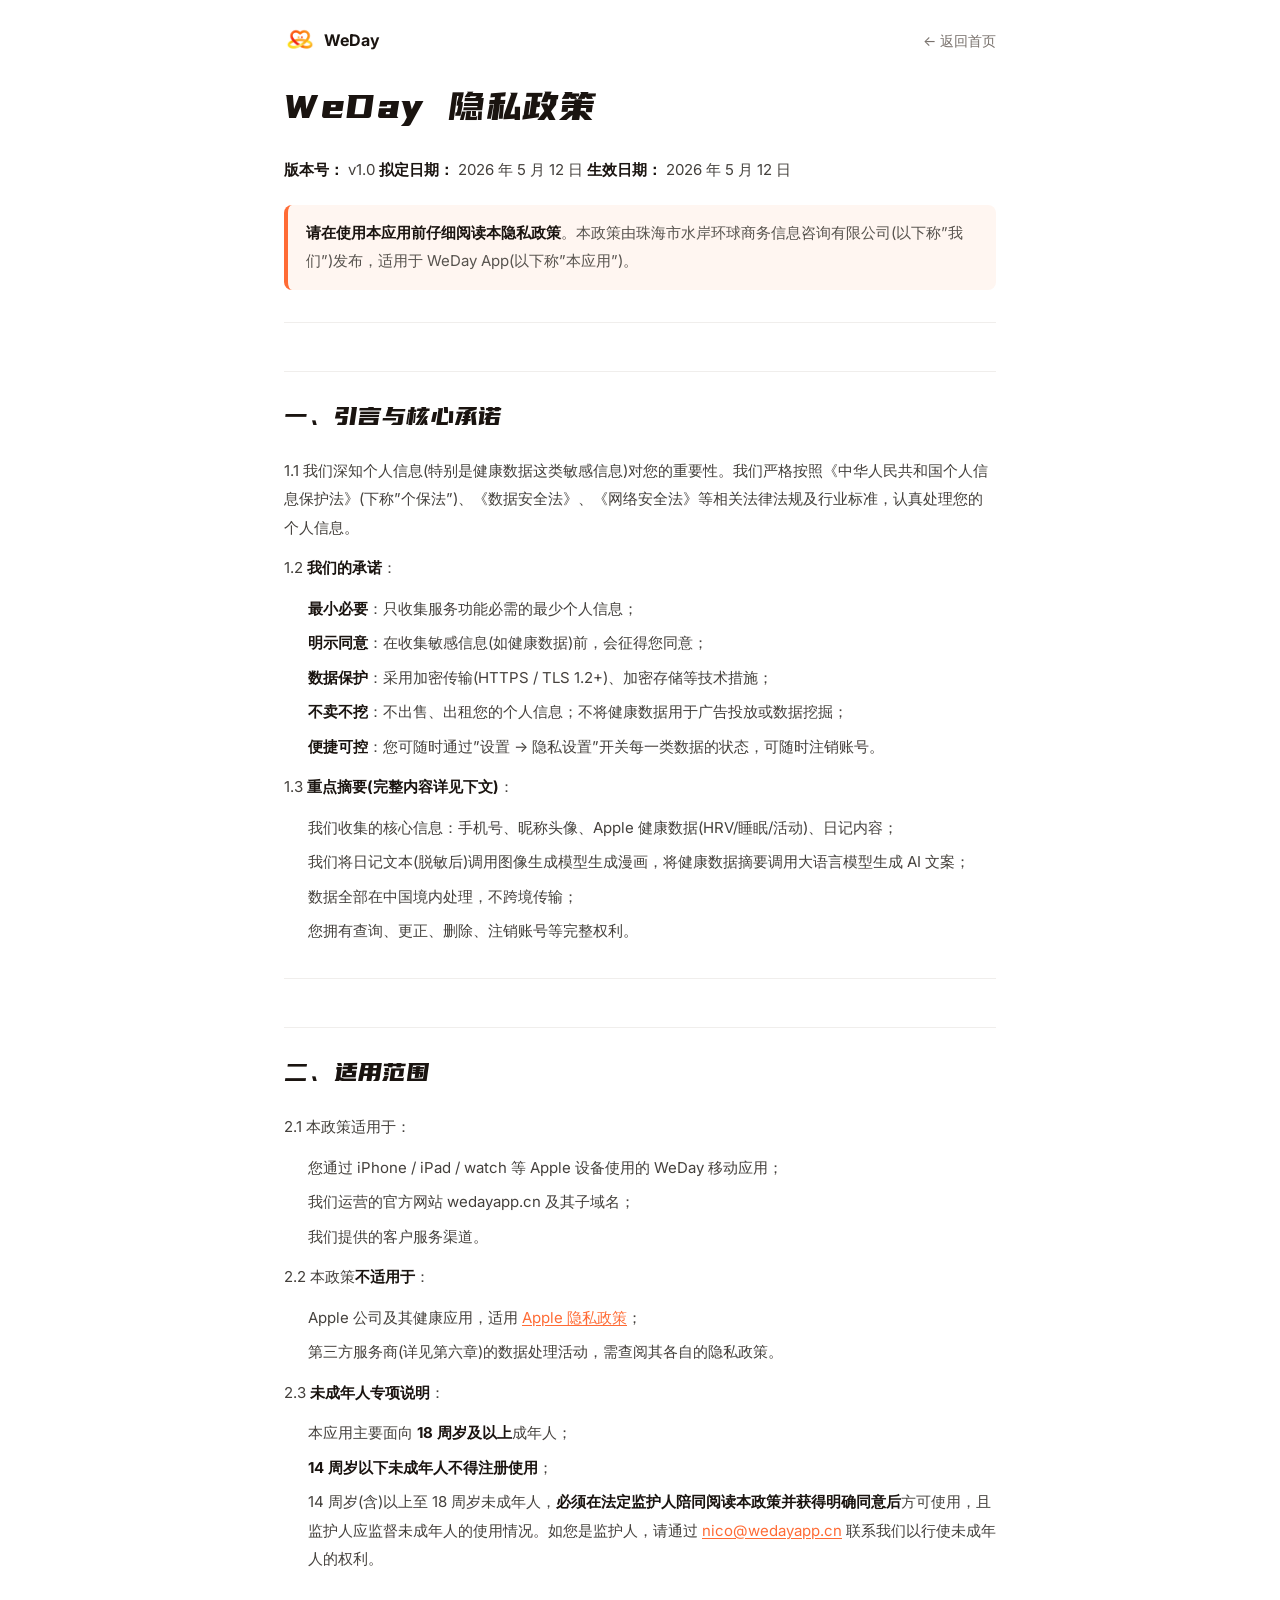
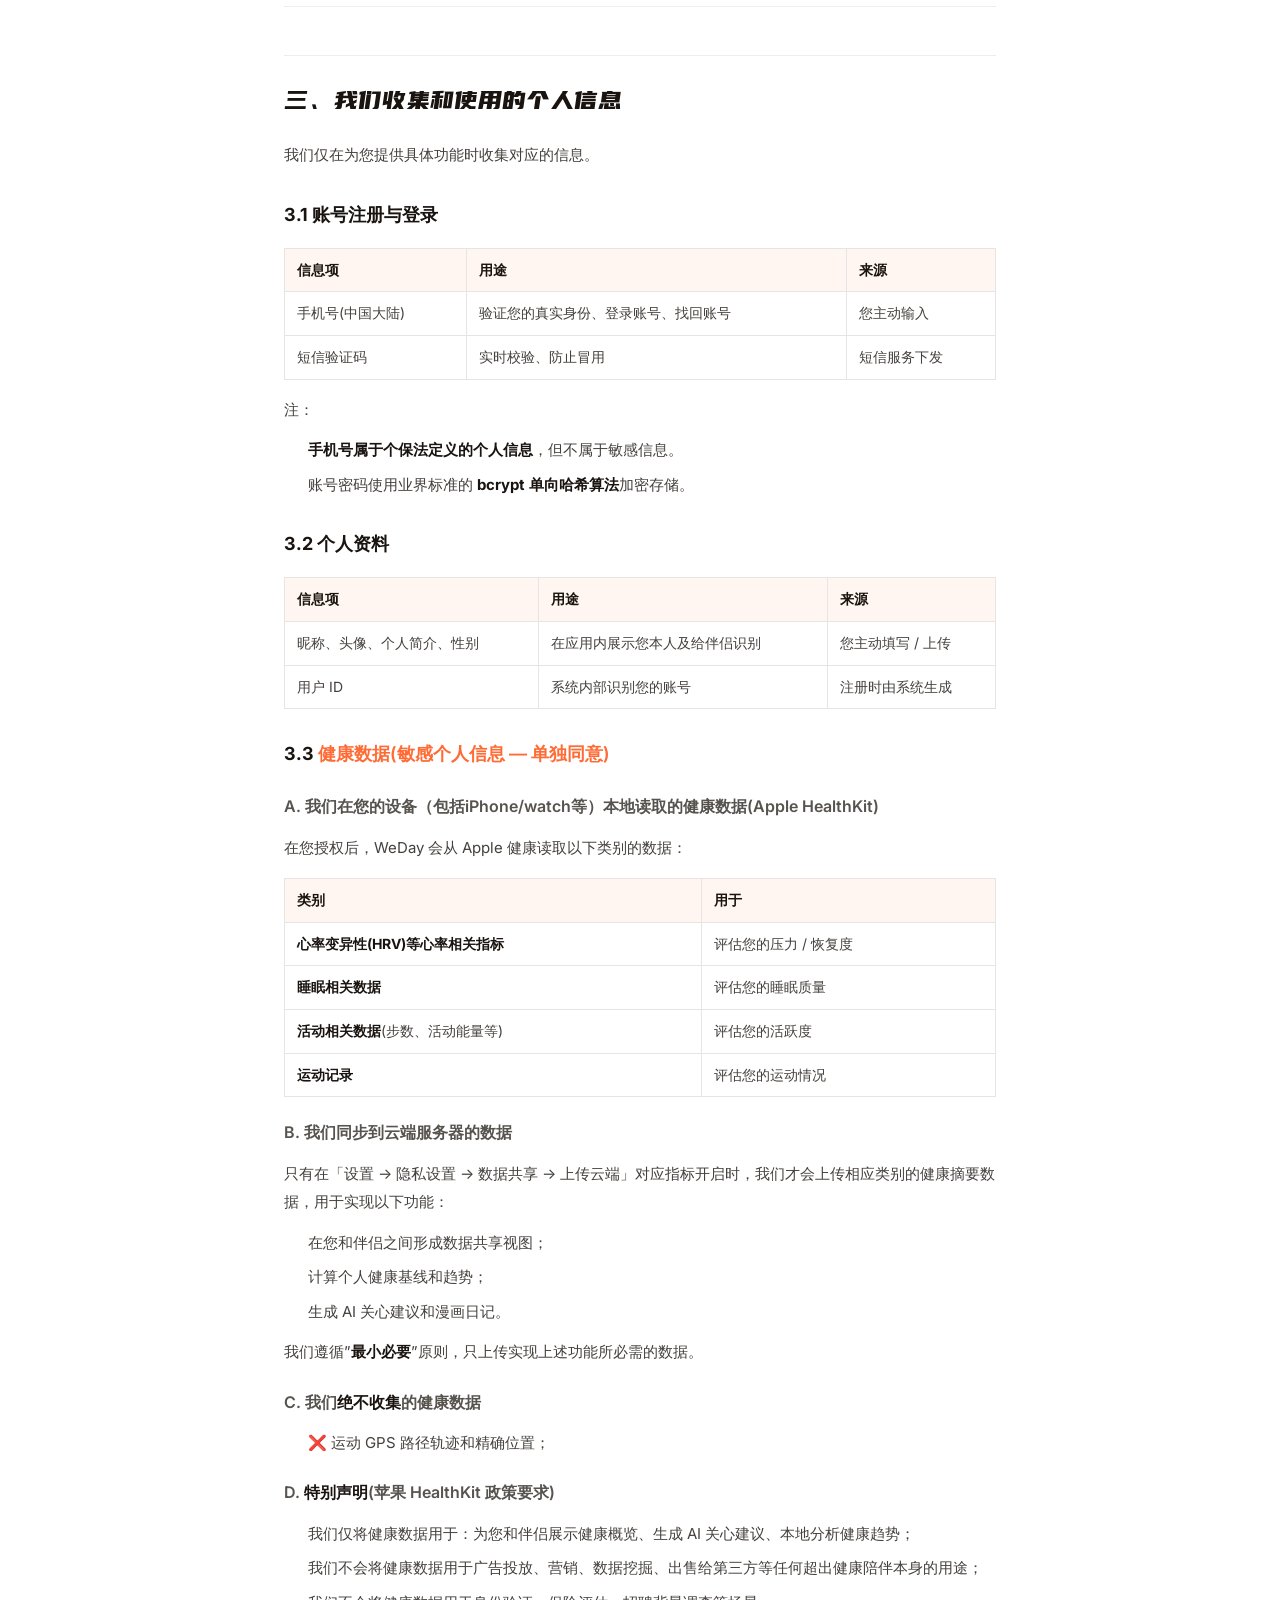
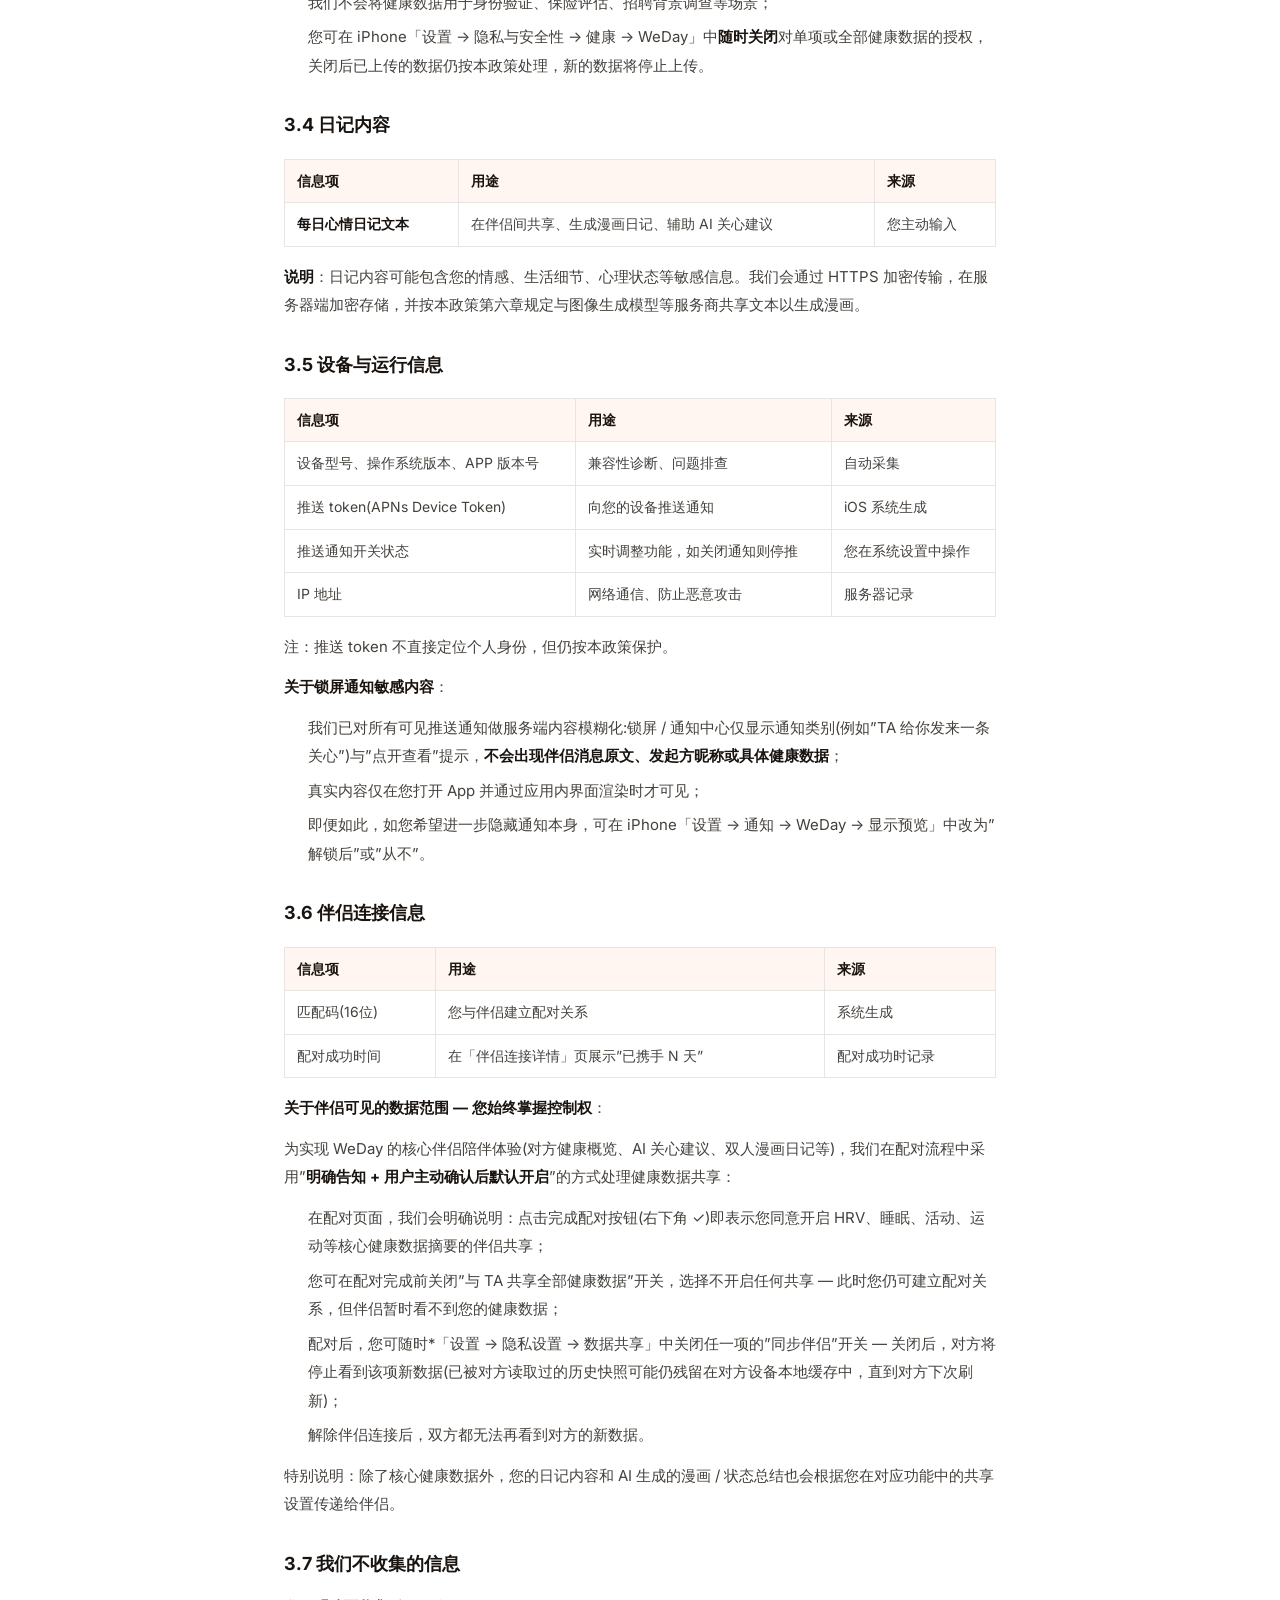
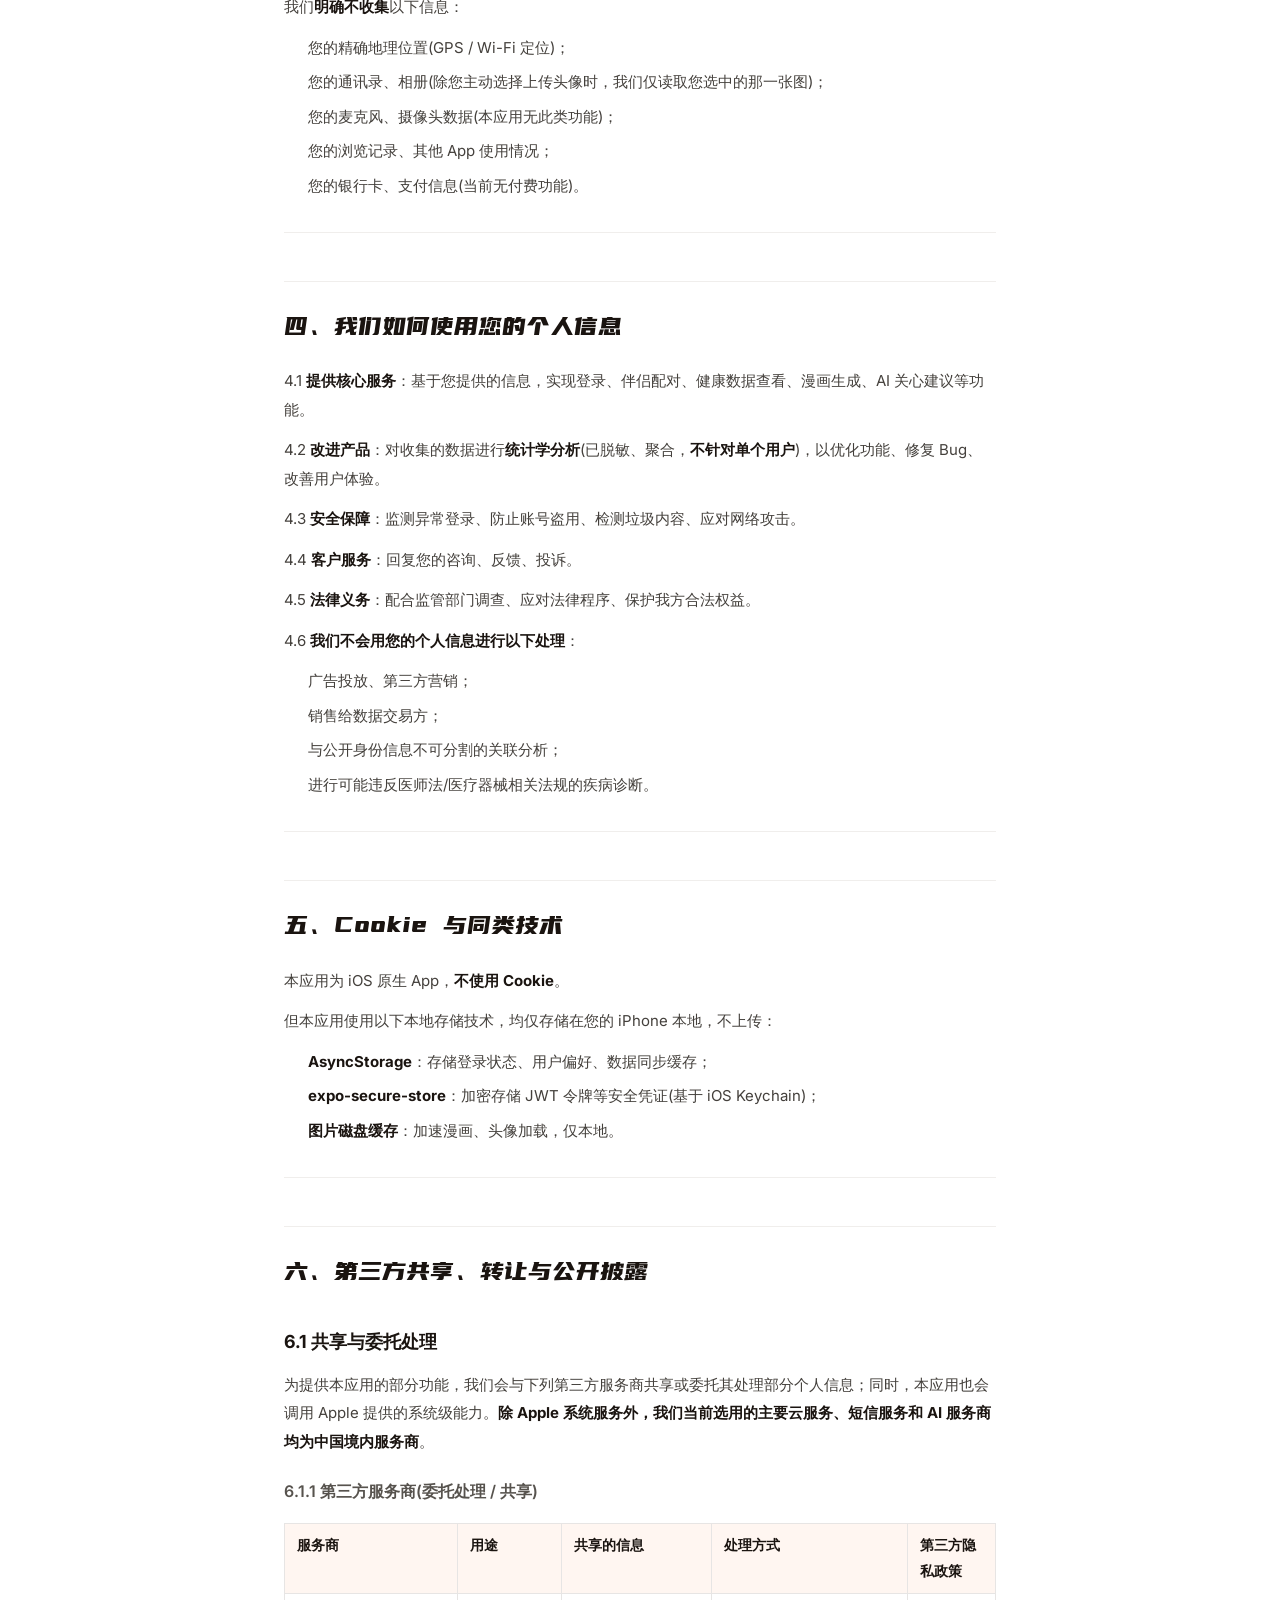
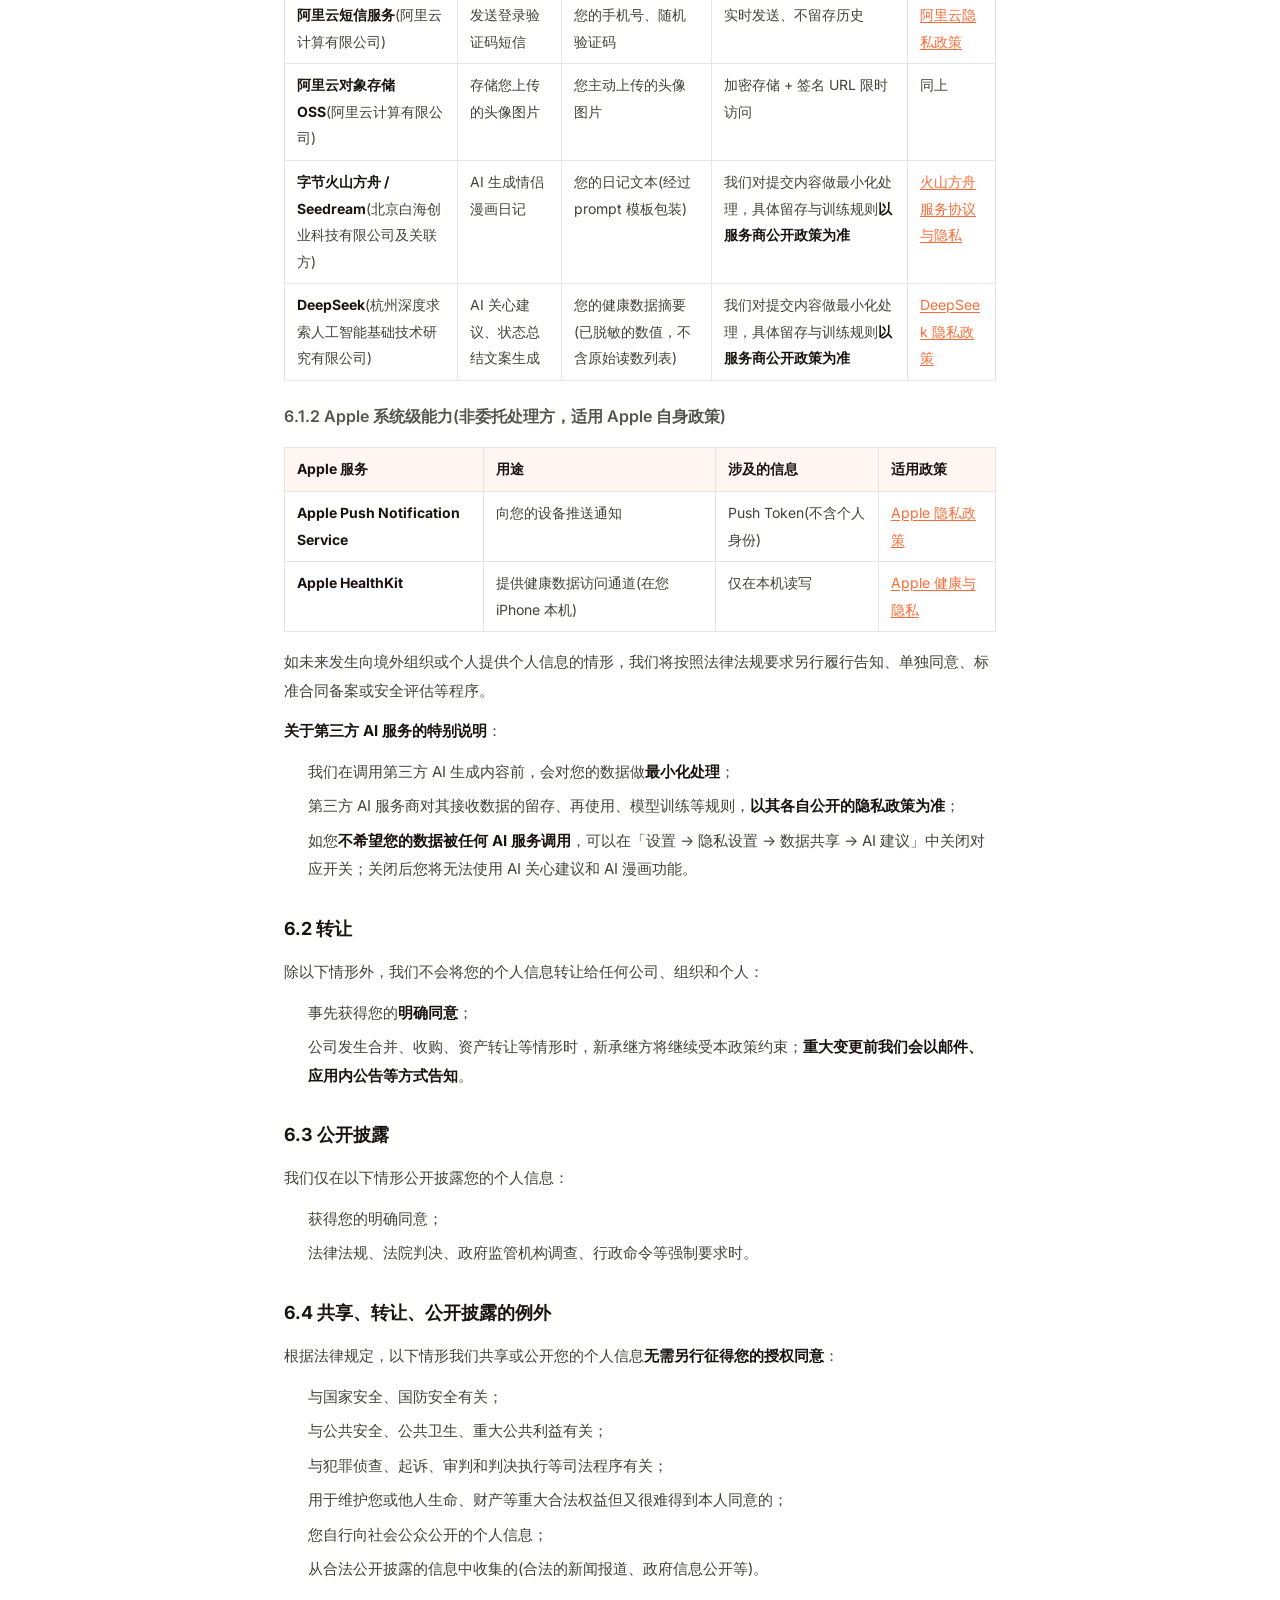
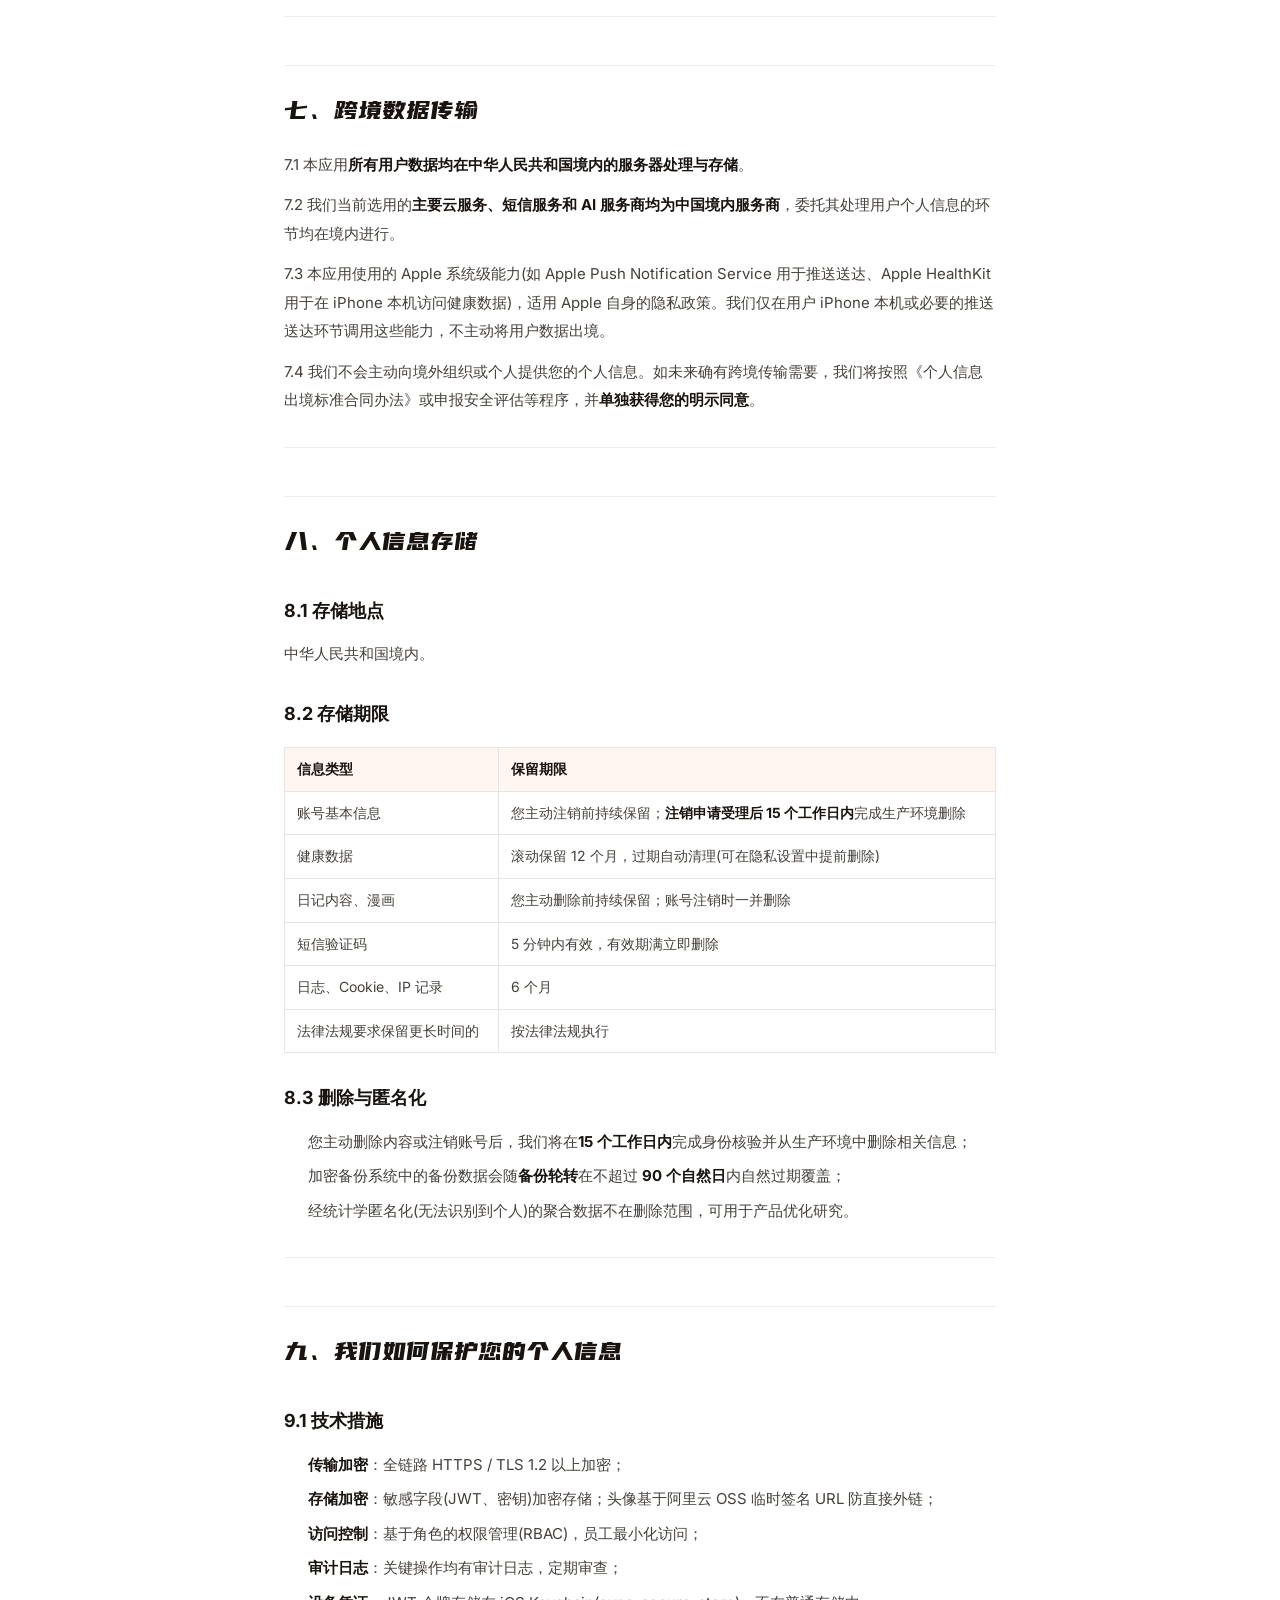
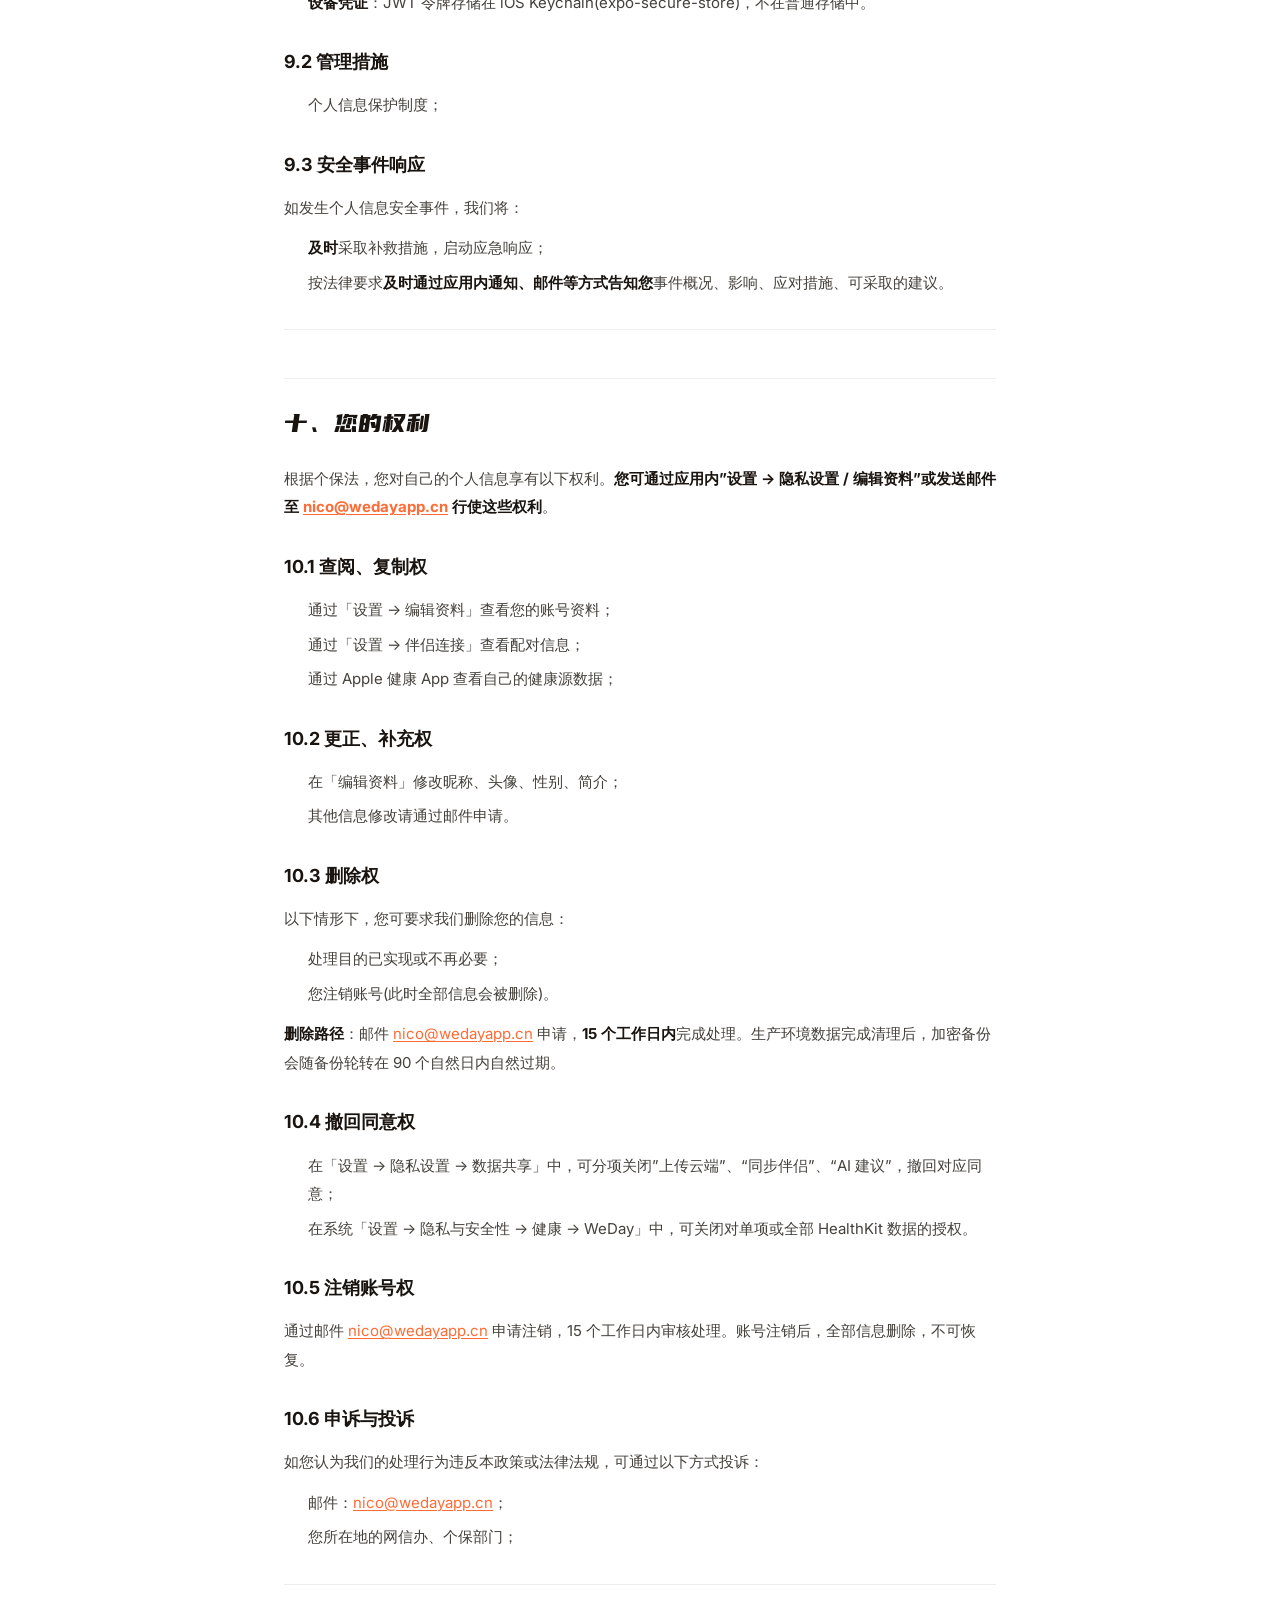
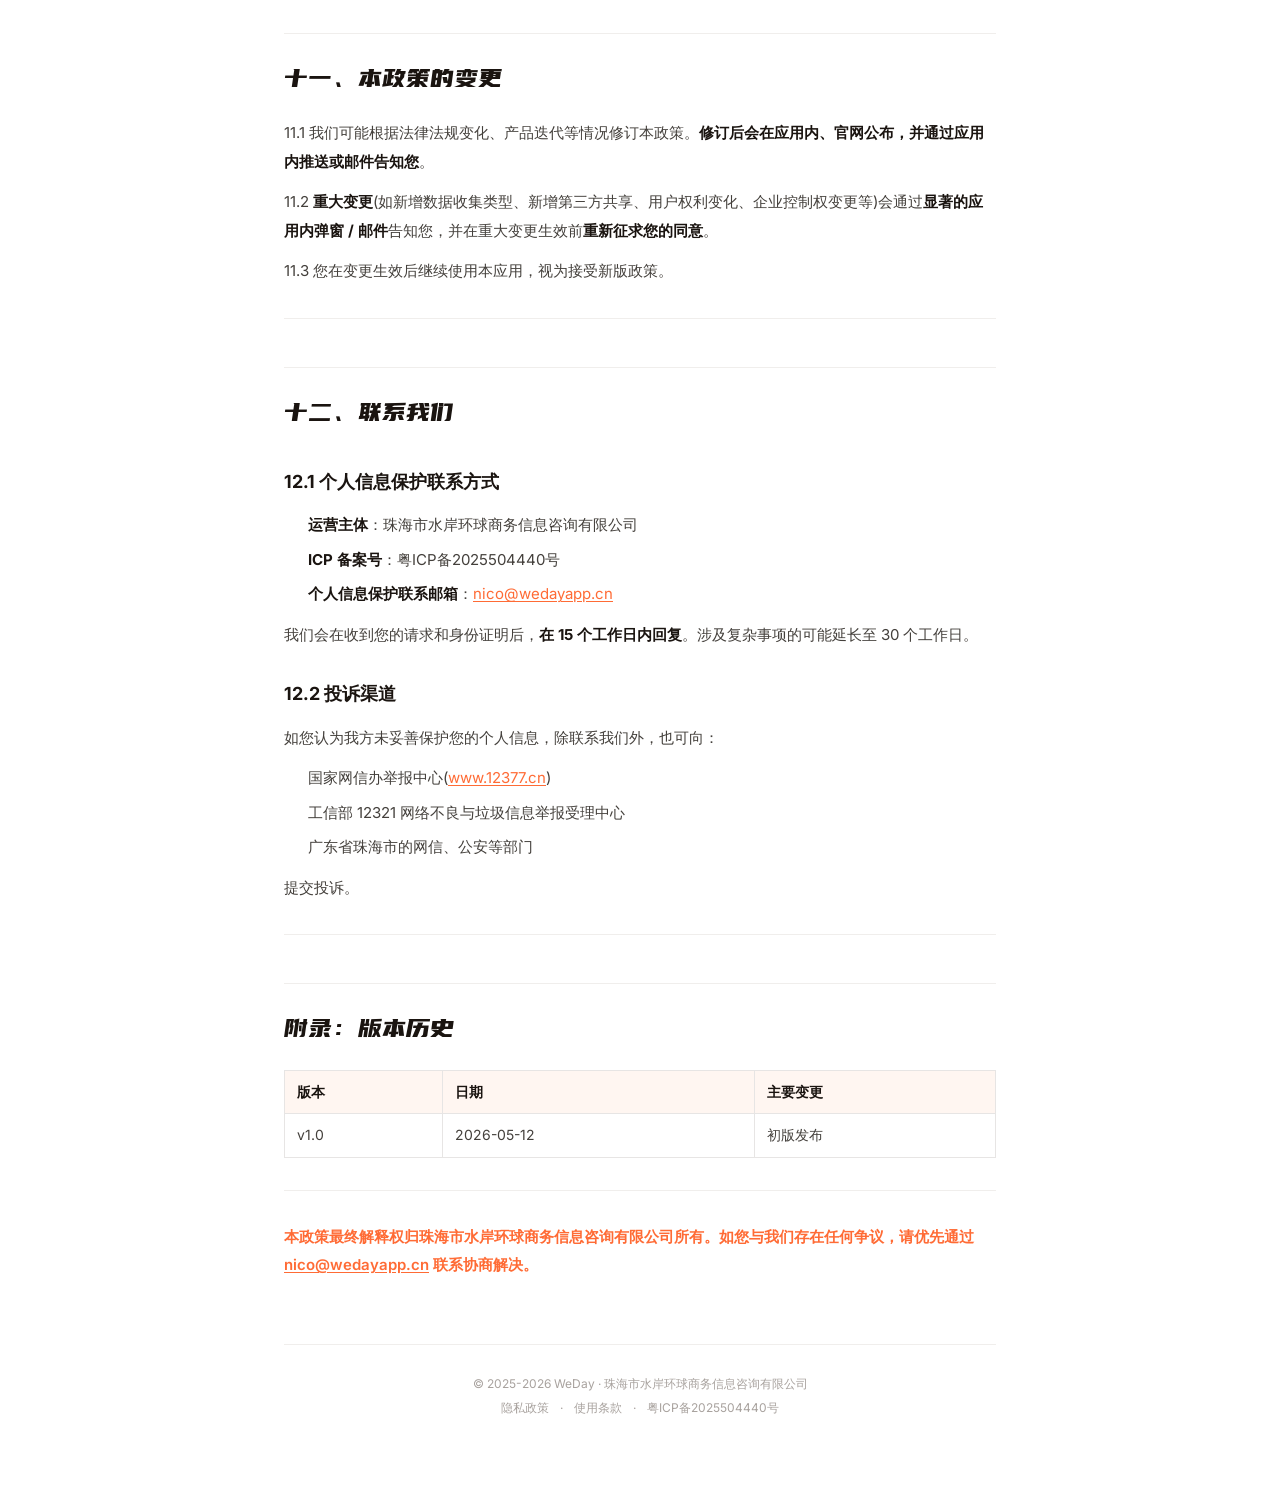
==== commit 065de46f: "perf: 图片/字体大幅瘦身,产物 39MB → 2.7MB - 漫画墙 39 张 2048px PNG → 512px WebP(getImage,23MB→1.5MB) - 截图缩放重压(clo" ====
--- a/privacy/index.html
+++ b/privacy/index.html
@@ -1,4 +1,4 @@
-<!DOCTYPE html><html lang="zh-CN"> <head><meta charset="UTF-8"><meta name="viewport" content="width=device-width, initial-scale=1.0"><title>WeDay 隐私政策</title><meta name="description" content="WeDay 隐私政策 — 我们如何收集、使用和保护你的个人信息与健康数据。"><meta property="og:title" content="WeDay 隐私政策"><meta property="og:description" content="WeDay 隐私政策 — 我们如何收集、使用和保护你的个人信息与健康数据。"><meta property="og:type" content="website"><meta property="og:url" content="https://wedayapp.cn"><meta property="og:image" content="https://wedayapp.cn/assets/screens/home-comfort.png"><link rel="icon" type="image/png" href="/assets/wedayicon.png"><link rel="preconnect" href="https://fonts.googleapis.com"><link rel="preconnect" href="https://fonts.gstatic.com" crossorigin><link href="https://fonts.googleapis.com/css2?family=Inter:wght@400;500;600;700;900&family=Caveat:wght@500;700&display=swap" rel="stylesheet"><link rel="stylesheet" href="/_astro/Layout.CeIOv16_.css"><style>.legal-page{max-width:760px;margin:0 auto;padding:0 24px 80px}.legal-nav{display:flex;align-items:center;justify-content:space-between;padding:24px 0 8px}.legal-home{display:inline-flex;align-items:center;gap:8px;font-weight:700;color:var(--color-ink);text-decoration:none}.legal-home img{width:32px;height:32px;border-radius:8px;background:#fff;padding:2px}.legal-back{font-size:14px;color:#78716c;text-decoration:none;transition:color .2s}.legal-back:hover{color:var(--color-brand)}.legal-content{color:#44403c;font-size:15px;line-height:1.9;word-break:break-word}.legal-content h1{font-family:var(--font-display);font-size:clamp(28px,5vw,40px);line-height:1.3;color:var(--color-ink);margin:16px 0 24px}.legal-content h2{font-family:var(--font-display);font-size:clamp(20px,3.5vw,26px);color:var(--color-ink);margin:48px 0 16px;padding-top:20px;border-top:1px solid #f0eeec}.legal-content h3{font-size:18px;font-weight:700;color:var(--color-ink);margin:28px 0 12px}.legal-content h4{font-size:16px;font-weight:600;color:#57534e;margin:20px 0 10px}.legal-content p{margin:12px 0}.legal-content strong{color:var(--color-ink);font-weight:700}.legal-content em{color:var(--color-brand);font-style:normal;font-weight:600}.legal-content a{color:var(--color-brand);text-decoration:underline;text-underline-offset:2px}.legal-content ul,.legal-content ol{margin:12px 0;padding-left:24px}.legal-content li{margin:6px 0}.legal-content blockquote{margin:20px 0;padding:14px 18px;background:var(--color-cream);border-left:4px solid var(--color-brand);border-radius:8px;color:#57534e}.legal-content blockquote p{margin:0}.legal-content hr{border:none;border-top:1px solid #f0eeec;margin:32px 0}.legal-content table{width:100%;border-collapse:collapse;margin:16px 0;font-size:14px}.legal-content th,.legal-content td{border:1px solid #e7e5e4;padding:8px 12px;text-align:left;vertical-align:top}.legal-content th{background:var(--color-cream);font-weight:700;color:var(--color-ink)}.legal-content table a{word-break:break-all}.legal-footer{margin-top:64px;padding-top:24px;border-top:1px solid #f0eeec;text-align:center;font-size:12px;color:#a8a29e}.legal-footer p{margin:6px 0}.legal-footer a{color:#a8a29e;text-decoration:none;transition:color .2s}.legal-footer a:hover{color:#57534e}.legal-footer span{margin:0 8px}@media(max-width:640px){.legal-content{font-size:14px}.legal-content th,.legal-content td{padding:6px 8px}}
+<!DOCTYPE html><html lang="zh-CN"> <head><meta charset="UTF-8"><meta name="viewport" content="width=device-width, initial-scale=1.0"><title>WeDay 隐私政策</title><meta name="description" content="WeDay 隐私政策 — 我们如何收集、使用和保护你的个人信息与健康数据。"><meta property="og:title" content="WeDay 隐私政策"><meta property="og:description" content="WeDay 隐私政策 — 我们如何收集、使用和保护你的个人信息与健康数据。"><meta property="og:type" content="website"><meta property="og:url" content="https://wedayapp.cn"><meta property="og:image" content="https://wedayapp.cn/assets/screens/home-comfort.png"><link rel="icon" type="image/png" href="/assets/wedayicon.png"><link rel="preconnect" href="https://fonts.googleapis.com"><link rel="preconnect" href="https://fonts.gstatic.com" crossorigin><link href="https://fonts.googleapis.com/css2?family=Inter:wght@400;500;600;700;900&family=Caveat:wght@500;700&display=swap" rel="stylesheet"><link rel="stylesheet" href="/_astro/Layout.BNLK3yub.css"><style>.legal-page{max-width:760px;margin:0 auto;padding:0 24px 80px}.legal-nav{display:flex;align-items:center;justify-content:space-between;padding:24px 0 8px}.legal-home{display:inline-flex;align-items:center;gap:8px;font-weight:700;color:var(--color-ink);text-decoration:none}.legal-home img{width:32px;height:32px;border-radius:8px;background:#fff;padding:2px}.legal-back{font-size:14px;color:#78716c;text-decoration:none;transition:color .2s}.legal-back:hover{color:var(--color-brand)}.legal-content{color:#44403c;font-size:15px;line-height:1.9;word-break:break-word}.legal-content h1{font-family:var(--font-display);font-size:clamp(28px,5vw,40px);line-height:1.3;color:var(--color-ink);margin:16px 0 24px}.legal-content h2{font-family:var(--font-display);font-size:clamp(20px,3.5vw,26px);color:var(--color-ink);margin:48px 0 16px;padding-top:20px;border-top:1px solid #f0eeec}.legal-content h3{font-size:18px;font-weight:700;color:var(--color-ink);margin:28px 0 12px}.legal-content h4{font-size:16px;font-weight:600;color:#57534e;margin:20px 0 10px}.legal-content p{margin:12px 0}.legal-content strong{color:var(--color-ink);font-weight:700}.legal-content em{color:var(--color-brand);font-style:normal;font-weight:600}.legal-content a{color:var(--color-brand);text-decoration:underline;text-underline-offset:2px}.legal-content ul,.legal-content ol{margin:12px 0;padding-left:24px}.legal-content li{margin:6px 0}.legal-content blockquote{margin:20px 0;padding:14px 18px;background:var(--color-cream);border-left:4px solid var(--color-brand);border-radius:8px;color:#57534e}.legal-content blockquote p{margin:0}.legal-content hr{border:none;border-top:1px solid #f0eeec;margin:32px 0}.legal-content table{width:100%;border-collapse:collapse;margin:16px 0;font-size:14px}.legal-content th,.legal-content td{border:1px solid #e7e5e4;padding:8px 12px;text-align:left;vertical-align:top}.legal-content th{background:var(--color-cream);font-weight:700;color:var(--color-ink)}.legal-content table a{word-break:break-all}.legal-footer{margin-top:64px;padding-top:24px;border-top:1px solid #f0eeec;text-align:center;font-size:12px;color:#a8a29e}.legal-footer p{margin:6px 0}.legal-footer a{color:#a8a29e;text-decoration:none;transition:color .2s}.legal-footer a:hover{color:#57534e}.legal-footer span{margin:0 8px}@media(max-width:640px){.legal-content{font-size:14px}.legal-content th,.legal-content td{padding:6px 8px}}
 </style></head> <body>  <div class="legal-page"> <nav class="legal-nav"> <a href="/" class="legal-home"> <img src="/assets/weday-logo.png" alt="WeDay"> <span>WeDay</span> </a> <a href="/" class="legal-back">← 返回首页</a> </nav> <article class="legal-content"> <h1 id="weday-隐私政策">WeDay 隐私政策</h1>
 <p><strong>版本号：</strong> v1.0
 <strong>拟定日期：</strong> 2026 年 5 月 12 日
--- a/_astro/Layout.BNLK3yub.css
+++ b/_astro/Layout.BNLK3yub.css
@@ -0,0 +1 @@
+@layer properties{@supports (((-webkit-hyphens:none)) and (not (margin-trim:inline))) or ((-moz-orient:inline) and (not (color:rgb(from red r g b)))){*,:before,:after,::backdrop{--tw-translate-x:0;--tw-translate-y:0;--tw-translate-z:0;--tw-rotate-x:initial;--tw-rotate-y:initial;--tw-rotate-z:initial;--tw-skew-x:initial;--tw-skew-y:initial;--tw-border-style:solid;--tw-leading:initial;--tw-font-weight:initial;--tw-tracking:initial;--tw-shadow:0 0 #0000;--tw-shadow-color:initial;--tw-shadow-alpha:100%;--tw-inset-shadow:0 0 #0000;--tw-inset-shadow-color:initial;--tw-inset-shadow-alpha:100%;--tw-ring-color:initial;--tw-ring-shadow:0 0 #0000;--tw-inset-ring-color:initial;--tw-inset-ring-shadow:0 0 #0000;--tw-ring-inset:initial;--tw-ring-offset-width:0px;--tw-ring-offset-color:#fff;--tw-ring-offset-shadow:0 0 #0000;--tw-outline-style:solid;--tw-blur:initial;--tw-brightness:initial;--tw-contrast:initial;--tw-grayscale:initial;--tw-hue-rotate:initial;--tw-invert:initial;--tw-opacity:initial;--tw-saturate:initial;--tw-sepia:initial;--tw-drop-shadow:initial;--tw-drop-shadow-color:initial;--tw-drop-shadow-alpha:100%;--tw-drop-shadow-size:initial;--tw-backdrop-blur:initial;--tw-backdrop-brightness:initial;--tw-backdrop-contrast:initial;--tw-backdrop-grayscale:initial;--tw-backdrop-hue-rotate:initial;--tw-backdrop-invert:initial;--tw-backdrop-opacity:initial;--tw-backdrop-saturate:initial;--tw-backdrop-sepia:initial;--tw-duration:initial;--tw-scale-x:1;--tw-scale-y:1;--tw-scale-z:1}}}@layer theme{:root,:host{--font-sans:"Inter", "PingFang SC", "Microsoft YaHei", sans-serif;--font-mono:ui-monospace, SFMono-Regular, Menlo, Monaco, Consolas, "Liberation Mono", "Courier New", monospace;--color-stone-100:oklch(97% .001 106.424);--color-stone-400:oklch(70.9% .01 56.259);--color-stone-500:oklch(55.3% .013 58.071);--color-stone-600:oklch(44.4% .011 73.639);--color-stone-900:oklch(21.6% .006 56.043);--color-black:#000;--color-white:#fff;--spacing:.25rem;--container-md:28rem;--container-2xl:42rem;--container-3xl:48rem;--container-5xl:64rem;--container-6xl:72rem;--text-xs:.75rem;--text-xs--line-height:calc(1 / .75);--text-sm:.875rem;--text-sm--line-height:calc(1.25 / .875);--text-lg:1.125rem;--text-lg--line-height:calc(1.75 / 1.125);--text-xl:1.25rem;--text-xl--line-height:calc(1.75 / 1.25);--text-2xl:1.5rem;--text-2xl--line-height:calc(2 / 1.5);--text-4xl:2.25rem;--text-4xl--line-height:calc(2.5 / 2.25);--text-5xl:3rem;--text-5xl--line-height:1;--text-6xl:3.75rem;--text-6xl--line-height:1;--text-7xl:4.5rem;--text-7xl--line-height:1;--text-8xl:6rem;--text-8xl--line-height:1;--text-9xl:8rem;--text-9xl--line-height:1;--font-weight-medium:500;--font-weight-bold:700;--tracking-tight:-.025em;--leading-tight:1.25;--leading-relaxed:1.625;--radius-lg:.5rem;--radius-2xl:1rem;--blur-3xl:64px;--default-transition-duration:.15s;--default-transition-timing-function:cubic-bezier(.4, 0, .2, 1);--default-font-family:var(--font-sans);--default-mono-font-family:var(--font-mono);--color-brand:#ff6b35;--color-cream:#fff6f1;--color-ink:#1a1410;--font-display:"YouSheBiaoTiHei", "PingFang SC", sans-serif}}@layer base{*,:after,:before,::backdrop{box-sizing:border-box;border:0 solid;margin:0;padding:0}::file-selector-button{box-sizing:border-box;border:0 solid;margin:0;padding:0}html,:host{-webkit-text-size-adjust:100%;tab-size:4;line-height:1.5;font-family:var(--default-font-family,ui-sans-serif, system-ui, sans-serif, "Apple Color Emoji", "Segoe UI Emoji", "Segoe UI Symbol", "Noto Color Emoji");font-feature-settings:var(--default-font-feature-settings,normal);font-variation-settings:var(--default-font-variation-settings,normal);-webkit-tap-highlight-color:transparent}hr{height:0;color:inherit;border-top-width:1px}abbr:where([title]){-webkit-text-decoration:underline dotted;text-decoration:underline dotted}h1,h2,h3,h4,h5,h6{font-size:inherit;font-weight:inherit}a{color:inherit;-webkit-text-decoration:inherit;text-decoration:inherit}b,strong{font-weight:bolder}code,kbd,samp,pre{font-family:var(--default-mono-font-family,ui-monospace, SFMono-Regular, Menlo, Monaco, Consolas, "Liberation Mono", "Courier New", monospace);font-feature-settings:var(--default-mono-font-feature-settings,normal);font-variation-settings:var(--default-mono-font-variation-settings,normal);font-size:1em}small{font-size:80%}sub,sup{vertical-align:baseline;font-size:75%;line-height:0;position:relative}sub{bottom:-.25em}sup{top:-.5em}table{text-indent:0;border-color:inherit;border-collapse:collapse}:-moz-focusring{outline:auto}progress{vertical-align:baseline}summary{display:list-item}ol,ul,menu{list-style:none}img,svg,video,canvas,audio,iframe,embed,object{vertical-align:middle;display:block}img,video{max-width:100%;height:auto}button,input,select,optgroup,textarea{font:inherit;font-feature-settings:inherit;font-variation-settings:inherit;letter-spacing:inherit;color:inherit;opacity:1;background-color:#0000;border-radius:0}::file-selector-button{font:inherit;font-feature-settings:inherit;font-variation-settings:inherit;letter-spacing:inherit;color:inherit;opacity:1;background-color:#0000;border-radius:0}:where(select:is([multiple],[size])) optgroup{font-weight:bolder}:where(select:is([multiple],[size])) optgroup option{padding-inline-start:20px}::file-selector-button{margin-inline-end:4px}::placeholder{opacity:1}@supports (not ((-webkit-appearance:-apple-pay-button))) or (contain-intrinsic-size:1px){::placeholder{color:currentColor}@supports (color:color-mix(in lab,red,red)){::placeholder{color:color-mix(in oklab,currentcolor 50%,transparent)}}}textarea{resize:vertical}::-webkit-search-decoration{-webkit-appearance:none}::-webkit-date-and-time-value{min-height:1lh;text-align:inherit}::-webkit-datetime-edit{display:inline-flex}::-webkit-datetime-edit-fields-wrapper{padding:0}::-webkit-datetime-edit{padding-block:0}::-webkit-datetime-edit-year-field{padding-block:0}::-webkit-datetime-edit-month-field{padding-block:0}::-webkit-datetime-edit-day-field{padding-block:0}::-webkit-datetime-edit-hour-field{padding-block:0}::-webkit-datetime-edit-minute-field{padding-block:0}::-webkit-datetime-edit-second-field{padding-block:0}::-webkit-datetime-edit-millisecond-field{padding-block:0}::-webkit-datetime-edit-meridiem-field{padding-block:0}::-webkit-calendar-picker-indicator{line-height:1}:-moz-ui-invalid{box-shadow:none}button,input:where([type=button],[type=reset],[type=submit]){appearance:button}::file-selector-button{appearance:button}::-webkit-inner-spin-button{height:auto}::-webkit-outer-spin-button{height:auto}[hidden]:where(:not([hidden=until-found])){display:none!important}}@layer components;@layer utilities{.pointer-events-none{pointer-events:none}.absolute{position:absolute}.relative{position:relative}.static{position:static}.inset-0{inset:0}.inset-x-0{inset-inline:0}.-top-10{top:calc(var(--spacing) * -10)}.top-1\.5{top:calc(var(--spacing) * 1.5)}.top-1\/2{top:50%}.top-10{top:calc(var(--spacing) * 10)}.right-1\.5{right:calc(var(--spacing) * 1.5)}.bottom-0{bottom:0}.-left-2{left:calc(var(--spacing) * -2)}.left-1\/2{left:50%}.z-10{z-index:10}.mx-auto{margin-inline:auto}.mt-2{margin-top:calc(var(--spacing) * 2)}.mt-3{margin-top:calc(var(--spacing) * 3)}.mt-4{margin-top:calc(var(--spacing) * 4)}.mt-6{margin-top:calc(var(--spacing) * 6)}.mt-7{margin-top:calc(var(--spacing) * 7)}.mt-10{margin-top:calc(var(--spacing) * 10)}.mt-16{margin-top:calc(var(--spacing) * 16)}.block{display:block}.flex{display:flex}.grid{display:grid}.inline-flex{display:inline-flex}.table{display:table}.h-7{height:calc(var(--spacing) * 7)}.h-11{height:calc(var(--spacing) * 11)}.h-44{height:calc(var(--spacing) * 44)}.h-80{height:calc(var(--spacing) * 80)}.h-full{height:100%}.min-h-\[480px\]{min-height:480px}.w-7{width:calc(var(--spacing) * 7)}.w-11{width:calc(var(--spacing) * 11)}.w-80{width:calc(var(--spacing) * 80)}.w-auto{width:auto}.w-full{width:100%}.w-max{width:max-content}.max-w-2xl{max-width:var(--container-2xl)}.max-w-3xl{max-width:var(--container-3xl)}.max-w-5xl{max-width:var(--container-5xl)}.max-w-6xl{max-width:var(--container-6xl)}.max-w-md{max-width:var(--container-md)}.shrink-0{flex-shrink:0}.border-collapse{border-collapse:collapse}.-translate-x-1\/2{--tw-translate-x: -50% ;translate:var(--tw-translate-x) var(--tw-translate-y)}.-translate-y-1\/2{--tw-translate-y: -50% ;translate:var(--tw-translate-x) var(--tw-translate-y)}.transform{transform:var(--tw-rotate-x,) var(--tw-rotate-y,) var(--tw-rotate-z,) var(--tw-skew-x,) var(--tw-skew-y,)}.flex-col{flex-direction:column}.flex-wrap{flex-wrap:wrap}.items-baseline{align-items:baseline}.items-center{align-items:center}.items-end{align-items:flex-end}.justify-between{justify-content:space-between}.justify-center{justify-content:center}.gap-1{gap:var(--spacing)}.gap-1\.5{gap:calc(var(--spacing) * 1.5)}.gap-2{gap:calc(var(--spacing) * 2)}.gap-2\.5{gap:calc(var(--spacing) * 2.5)}.gap-3{gap:calc(var(--spacing) * 3)}.gap-4{gap:calc(var(--spacing) * 4)}.gap-5{gap:calc(var(--spacing) * 5)}.gap-6{gap:calc(var(--spacing) * 6)}.gap-10{gap:calc(var(--spacing) * 10)}.gap-12{gap:calc(var(--spacing) * 12)}.overflow-hidden{overflow:hidden}.rounded-2xl{border-radius:var(--radius-2xl)}.rounded-\[1\.9rem\]{border-radius:1.9rem}.rounded-\[2\.0rem\]{border-radius:2rem}.rounded-\[2\.4rem\]{border-radius:2.4rem}.rounded-\[2\.5rem\]{border-radius:2.5rem}.rounded-\[2\.6rem\]{border-radius:2.6rem}.rounded-full{border-radius:3.40282e38px}.rounded-lg{border-radius:var(--radius-lg)}.border{border-style:var(--tw-border-style);border-width:1px}.border-\[3px\]{border-style:var(--tw-border-style);border-width:3px}.border-t{border-top-style:var(--tw-border-style);border-top-width:1px}.border-stone-100{border-color:var(--color-stone-100)}.border-stone-900\/90{border-color:#1c1917e6}@supports (color:color-mix(in lab,red,red)){.border-stone-900\/90{border-color:color-mix(in oklab,var(--color-stone-900) 90%,transparent)}}.bg-black\/35{background-color:#00000059}@supports (color:color-mix(in lab,red,red)){.bg-black\/35{background-color:color-mix(in oklab,var(--color-black) 35%,transparent)}}.bg-cream{background-color:var(--color-cream)}.bg-stone-900{background-color:var(--color-stone-900)}.bg-white{background-color:var(--color-white)}.bg-white\/70{background-color:#ffffffb3}@supports (color:color-mix(in lab,red,red)){.bg-white\/70{background-color:color-mix(in oklab,var(--color-white) 70%,transparent)}}.object-cover{object-fit:cover}.p-0\.5{padding:calc(var(--spacing) * .5)}.p-1{padding:var(--spacing)}.p-2{padding:calc(var(--spacing) * 2)}.px-2{padding-inline:calc(var(--spacing) * 2)}.px-3\.5{padding-inline:calc(var(--spacing) * 3.5)}.px-4{padding-inline:calc(var(--spacing) * 4)}.px-5{padding-inline:calc(var(--spacing) * 5)}.px-6{padding-inline:calc(var(--spacing) * 6)}.px-8{padding-inline:calc(var(--spacing) * 8)}.px-10{padding-inline:calc(var(--spacing) * 10)}.py-0\.5{padding-block:calc(var(--spacing) * .5)}.py-1\.5{padding-block:calc(var(--spacing) * 1.5)}.py-2{padding-block:calc(var(--spacing) * 2)}.py-2\.5{padding-block:calc(var(--spacing) * 2.5)}.py-3{padding-block:calc(var(--spacing) * 3)}.py-4{padding-block:calc(var(--spacing) * 4)}.py-6{padding-block:calc(var(--spacing) * 6)}.py-10{padding-block:calc(var(--spacing) * 10)}.py-20{padding-block:calc(var(--spacing) * 20)}.py-24{padding-block:calc(var(--spacing) * 24)}.pt-6{padding-top:calc(var(--spacing) * 6)}.pt-8{padding-top:calc(var(--spacing) * 8)}.pb-2\.5{padding-bottom:calc(var(--spacing) * 2.5)}.pb-20{padding-bottom:calc(var(--spacing) * 20)}.text-center{text-align:center}.font-display{font-family:var(--font-display)}.text-2xl{font-size:var(--text-2xl);line-height:var(--tw-leading,var(--text-2xl--line-height))}.text-4xl{font-size:var(--text-4xl);line-height:var(--tw-leading,var(--text-4xl--line-height))}.text-6xl{font-size:var(--text-6xl);line-height:var(--tw-leading,var(--text-6xl--line-height))}.text-7xl{font-size:var(--text-7xl);line-height:var(--tw-leading,var(--text-7xl--line-height))}.text-lg{font-size:var(--text-lg);line-height:var(--tw-leading,var(--text-lg--line-height))}.text-sm{font-size:var(--text-sm);line-height:var(--tw-leading,var(--text-sm--line-height))}.text-xl{font-size:var(--text-xl);line-height:var(--tw-leading,var(--text-xl--line-height))}.text-xs{font-size:var(--text-xs);line-height:var(--tw-leading,var(--text-xs--line-height))}.text-\[10px\]{font-size:10px}.text-\[11px\]{font-size:11px}.leading-\[1\.2\]{--tw-leading:1.2;line-height:1.2}.leading-\[1\.08\]{--tw-leading:1.08;line-height:1.08}.leading-\[1\.15\]{--tw-leading:1.15;line-height:1.15}.leading-none{--tw-leading:1;line-height:1}.leading-relaxed{--tw-leading:var(--leading-relaxed);line-height:var(--leading-relaxed)}.leading-tight{--tw-leading:var(--leading-tight);line-height:var(--leading-tight)}.font-bold{--tw-font-weight:var(--font-weight-bold);font-weight:var(--font-weight-bold)}.font-medium{--tw-font-weight:var(--font-weight-medium);font-weight:var(--font-weight-medium)}.tracking-tight{--tw-tracking:var(--tracking-tight);letter-spacing:var(--tracking-tight)}.text-brand{color:var(--color-brand)}.text-ink{color:var(--color-ink)}.text-stone-400{color:var(--color-stone-400)}.text-stone-500{color:var(--color-stone-500)}.text-stone-600{color:var(--color-stone-600)}.text-white{color:var(--color-white)}.opacity-0{opacity:0}.opacity-50{opacity:.5}.shadow-sm{--tw-shadow:0 1px 3px 0 var(--tw-shadow-color,#0000001a), 0 1px 2px -1px var(--tw-shadow-color,#0000001a);box-shadow:var(--tw-inset-shadow),var(--tw-inset-ring-shadow),var(--tw-ring-offset-shadow),var(--tw-ring-shadow),var(--tw-shadow)}.outline{outline-style:var(--tw-outline-style);outline-width:1px}.blur-3xl{--tw-blur:blur(var(--blur-3xl));filter:var(--tw-blur,) var(--tw-brightness,) var(--tw-contrast,) var(--tw-grayscale,) var(--tw-hue-rotate,) var(--tw-invert,) var(--tw-saturate,) var(--tw-sepia,) var(--tw-drop-shadow,)}.backdrop-blur{--tw-backdrop-blur:blur(8px);-webkit-backdrop-filter:var(--tw-backdrop-blur,) var(--tw-backdrop-brightness,) var(--tw-backdrop-contrast,) var(--tw-backdrop-grayscale,) var(--tw-backdrop-hue-rotate,) var(--tw-backdrop-invert,) var(--tw-backdrop-opacity,) var(--tw-backdrop-saturate,) var(--tw-backdrop-sepia,);backdrop-filter:var(--tw-backdrop-blur,) var(--tw-backdrop-brightness,) var(--tw-backdrop-contrast,) var(--tw-backdrop-grayscale,) var(--tw-backdrop-hue-rotate,) var(--tw-backdrop-invert,) var(--tw-backdrop-opacity,) var(--tw-backdrop-saturate,) var(--tw-backdrop-sepia,)}.transition{transition-property:color,background-color,border-color,outline-color,text-decoration-color,fill,stroke,--tw-gradient-from,--tw-gradient-via,--tw-gradient-to,opacity,box-shadow,transform,translate,scale,rotate,filter,-webkit-backdrop-filter,backdrop-filter,display,content-visibility,overlay,pointer-events;transition-timing-function:var(--tw-ease,var(--default-transition-timing-function));transition-duration:var(--tw-duration,var(--default-transition-duration))}.transition-all{transition-property:all;transition-timing-function:var(--tw-ease,var(--default-transition-timing-function));transition-duration:var(--tw-duration,var(--default-transition-duration))}.transition-colors{transition-property:color,background-color,border-color,outline-color,text-decoration-color,fill,stroke,--tw-gradient-from,--tw-gradient-via,--tw-gradient-to;transition-timing-function:var(--tw-ease,var(--default-transition-timing-function));transition-duration:var(--tw-duration,var(--default-transition-duration))}.transition-opacity{transition-property:opacity;transition-timing-function:var(--tw-ease,var(--default-transition-timing-function));transition-duration:var(--tw-duration,var(--default-transition-duration))}.transition-transform{transition-property:transform,translate,scale,rotate;transition-timing-function:var(--tw-ease,var(--default-transition-timing-function));transition-duration:var(--tw-duration,var(--default-transition-duration))}.duration-300{--tw-duration:.3s;transition-duration:.3s}.select-none{-webkit-user-select:none;user-select:none}@media(hover:hover){.group-hover\:opacity-100:is(:where(.group):hover *){opacity:1}.hover\:z-10:hover{z-index:10}.hover\:-translate-y-0\.5:hover{--tw-translate-y:calc(var(--spacing) * -.5);translate:var(--tw-translate-x) var(--tw-translate-y)}.hover\:scale-105:hover{--tw-scale-x:105%;--tw-scale-y:105%;--tw-scale-z:105%;scale:var(--tw-scale-x) var(--tw-scale-y)}.hover\:\!rotate-0:hover{rotate:0deg!important}.hover\:text-stone-600:hover{color:var(--color-stone-600)}}@media(min-width:40rem){.sm\:hidden{display:none}.sm\:h-52{height:calc(var(--spacing) * 52)}.sm\:px-12{padding-inline:calc(var(--spacing) * 12)}.sm\:py-32{padding-block:calc(var(--spacing) * 32)}.sm\:text-2xl{font-size:var(--text-2xl);line-height:var(--tw-leading,var(--text-2xl--line-height))}.sm\:text-5xl{font-size:var(--text-5xl);line-height:var(--tw-leading,var(--text-5xl--line-height))}.sm\:text-7xl{font-size:var(--text-7xl);line-height:var(--tw-leading,var(--text-7xl--line-height))}.sm\:text-8xl{font-size:var(--text-8xl);line-height:var(--tw-leading,var(--text-8xl--line-height))}}@media(min-width:48rem){.md\:flex-row{flex-direction:row}}@media(min-width:64rem){.lg\:order-1{order:1}.lg\:order-2{order:2}.lg\:grid-cols-2{grid-template-columns:repeat(2,minmax(0,1fr))}.lg\:grid-cols-\[1\.05fr_0\.95fr\]{grid-template-columns:1.05fr .95fr}.lg\:gap-6{gap:calc(var(--spacing) * 6)}.lg\:gap-16{gap:calc(var(--spacing) * 16)}.lg\:px-8{padding-inline:calc(var(--spacing) * 8)}.lg\:py-28{padding-block:calc(var(--spacing) * 28)}.lg\:py-32{padding-block:calc(var(--spacing) * 32)}.lg\:pt-10{padding-top:calc(var(--spacing) * 10)}.lg\:pb-28{padding-bottom:calc(var(--spacing) * 28)}.lg\:text-6xl{font-size:var(--text-6xl);line-height:var(--tw-leading,var(--text-6xl--line-height))}.lg\:text-8xl{font-size:var(--text-8xl);line-height:var(--tw-leading,var(--text-8xl--line-height))}.lg\:text-9xl{font-size:var(--text-9xl);line-height:var(--tw-leading,var(--text-9xl--line-height))}}}@font-face{font-family:YouSheBiaoTiHei;src:url(/assets/fonts/YouSheBiaoTiHei.subset.woff2)format("woff2");font-weight:400;font-display:swap}.font-display{font-family:var(--font-display);font-weight:400}html{scroll-behavior:smooth}body{color:var(--color-ink);-webkit-font-smoothing:antialiased;font-family:var(--font-sans);background:#fff}@keyframes marquee-left{0%{transform:translate(0)}to{transform:translate(-50%)}}@keyframes marquee-right{0%{transform:translate(-50%)}to{transform:translate(0)}}@keyframes float-soft{0%,to{transform:translateY(0) rotate(var(--r,0deg))}50%{transform:translateY(-14px) rotate(var(--r,0deg))}}.float-soft{animation:6s ease-in-out infinite float-soft}.text-gradient{color:#0000;background:linear-gradient(120deg,#ff7a45,#ff6e94 60%,#c56bff);-webkit-background-clip:text;background-clip:text}.phone-scroll-area{overscroll-behavior:contain;touch-action:pan-y;cursor:grab;scrollbar-width:none;background:#fff;overflow-y:auto}.phone-scroll-area::-webkit-scrollbar{display:none}.phone-scroll-area.dragging{cursor:grabbing}.phone-fade{pointer-events:none;background:linear-gradient(#0000,#ffffffe6);border-radius:0 0 1.9rem 1.9rem;height:56px;position:absolute;bottom:0;left:0;right:0}.phone-hint{color:#fff;white-space:nowrap;pointer-events:none;background:#1a14108c;border-radius:999px;align-items:center;gap:4px;padding:4px 12px;font-size:12px;transition:opacity .4s;display:inline-flex;position:absolute;bottom:12px;left:50%;transform:translate(-50%)}.phone-window.scrolled .phone-fade,.phone-window.scrolled .phone-hint{opacity:0}.reveal{opacity:0;transition:opacity .7s cubic-bezier(.23,1,.32,1),transform .7s cubic-bezier(.23,1,.32,1);transform:translateY(28px)}.reveal.in{opacity:1;transform:translateY(0)}::-webkit-scrollbar{width:7px}::-webkit-scrollbar-track{background:#fff}::-webkit-scrollbar-thumb{background:#f0d8cc;border-radius:4px}@keyframes comic-shimmer{0%{background-position:-200% 0}to{background-position:200% 0}}.comic-shimmer{background:linear-gradient(110deg,#fff3ec 30%,#ffe0d2,#fff3ec 70%) 0 0/200% 100%;animation:1.4s ease-in-out infinite comic-shimmer}@keyframes comic-dots{0%,20%{content:""}40%{content:"·"}60%{content:"··"}80%,to{content:"···"}}.comic-dots:after{content:"";animation:1.2s step-end infinite comic-dots}@keyframes comic-pop{0%{opacity:0;transform:scale(.92)}to{opacity:1;transform:scale(1)}}.comic-pop{animation:.5s cubic-bezier(.23,1,.32,1) comic-pop}.comic-date{background:linear-gradient(#0000,#1a1410b3)}@property --tw-translate-x{syntax:"*";inherits:false;initial-value:0}@property --tw-translate-y{syntax:"*";inherits:false;initial-value:0}@property --tw-translate-z{syntax:"*";inherits:false;initial-value:0}@property --tw-rotate-x{syntax:"*";inherits:false}@property --tw-rotate-y{syntax:"*";inherits:false}@property --tw-rotate-z{syntax:"*";inherits:false}@property --tw-skew-x{syntax:"*";inherits:false}@property --tw-skew-y{syntax:"*";inherits:false}@property --tw-border-style{syntax:"*";inherits:false;initial-value:solid}@property --tw-leading{syntax:"*";inherits:false}@property --tw-font-weight{syntax:"*";inherits:false}@property --tw-tracking{syntax:"*";inherits:false}@property --tw-shadow{syntax:"*";inherits:false;initial-value:0 0 #0000}@property --tw-shadow-color{syntax:"*";inherits:false}@property --tw-shadow-alpha{syntax:"<percentage>";inherits:false;initial-value:100%}@property --tw-inset-shadow{syntax:"*";inherits:false;initial-value:0 0 #0000}@property --tw-inset-shadow-color{syntax:"*";inherits:false}@property --tw-inset-shadow-alpha{syntax:"<percentage>";inherits:false;initial-value:100%}@property --tw-ring-color{syntax:"*";inherits:false}@property --tw-ring-shadow{syntax:"*";inherits:false;initial-value:0 0 #0000}@property --tw-inset-ring-color{syntax:"*";inherits:false}@property --tw-inset-ring-shadow{syntax:"*";inherits:false;initial-value:0 0 #0000}@property --tw-ring-inset{syntax:"*";inherits:false}@property --tw-ring-offset-width{syntax:"<length>";inherits:false;initial-value:0}@property --tw-ring-offset-color{syntax:"*";inherits:false;initial-value:#fff}@property --tw-ring-offset-shadow{syntax:"*";inherits:false;initial-value:0 0 #0000}@property --tw-outline-style{syntax:"*";inherits:false;initial-value:solid}@property --tw-blur{syntax:"*";inherits:false}@property --tw-brightness{syntax:"*";inherits:false}@property --tw-contrast{syntax:"*";inherits:false}@property --tw-grayscale{syntax:"*";inherits:false}@property --tw-hue-rotate{syntax:"*";inherits:false}@property --tw-invert{syntax:"*";inherits:false}@property --tw-opacity{syntax:"*";inherits:false}@property --tw-saturate{syntax:"*";inherits:false}@property --tw-sepia{syntax:"*";inherits:false}@property --tw-drop-shadow{syntax:"*";inherits:false}@property --tw-drop-shadow-color{syntax:"*";inherits:false}@property --tw-drop-shadow-alpha{syntax:"<percentage>";inherits:false;initial-value:100%}@property --tw-drop-shadow-size{syntax:"*";inherits:false}@property --tw-backdrop-blur{syntax:"*";inherits:false}@property --tw-backdrop-brightness{syntax:"*";inherits:false}@property --tw-backdrop-contrast{syntax:"*";inherits:false}@property --tw-backdrop-grayscale{syntax:"*";inherits:false}@property --tw-backdrop-hue-rotate{syntax:"*";inherits:false}@property --tw-backdrop-invert{syntax:"*";inherits:false}@property --tw-backdrop-opacity{syntax:"*";inherits:false}@property --tw-backdrop-saturate{syntax:"*";inherits:false}@property --tw-backdrop-sepia{syntax:"*";inherits:false}@property --tw-duration{syntax:"*";inherits:false}@property --tw-scale-x{syntax:"*";inherits:false;initial-value:1}@property --tw-scale-y{syntax:"*";inherits:false;initial-value:1}@property --tw-scale-z{syntax:"*";inherits:false;initial-value:1}
